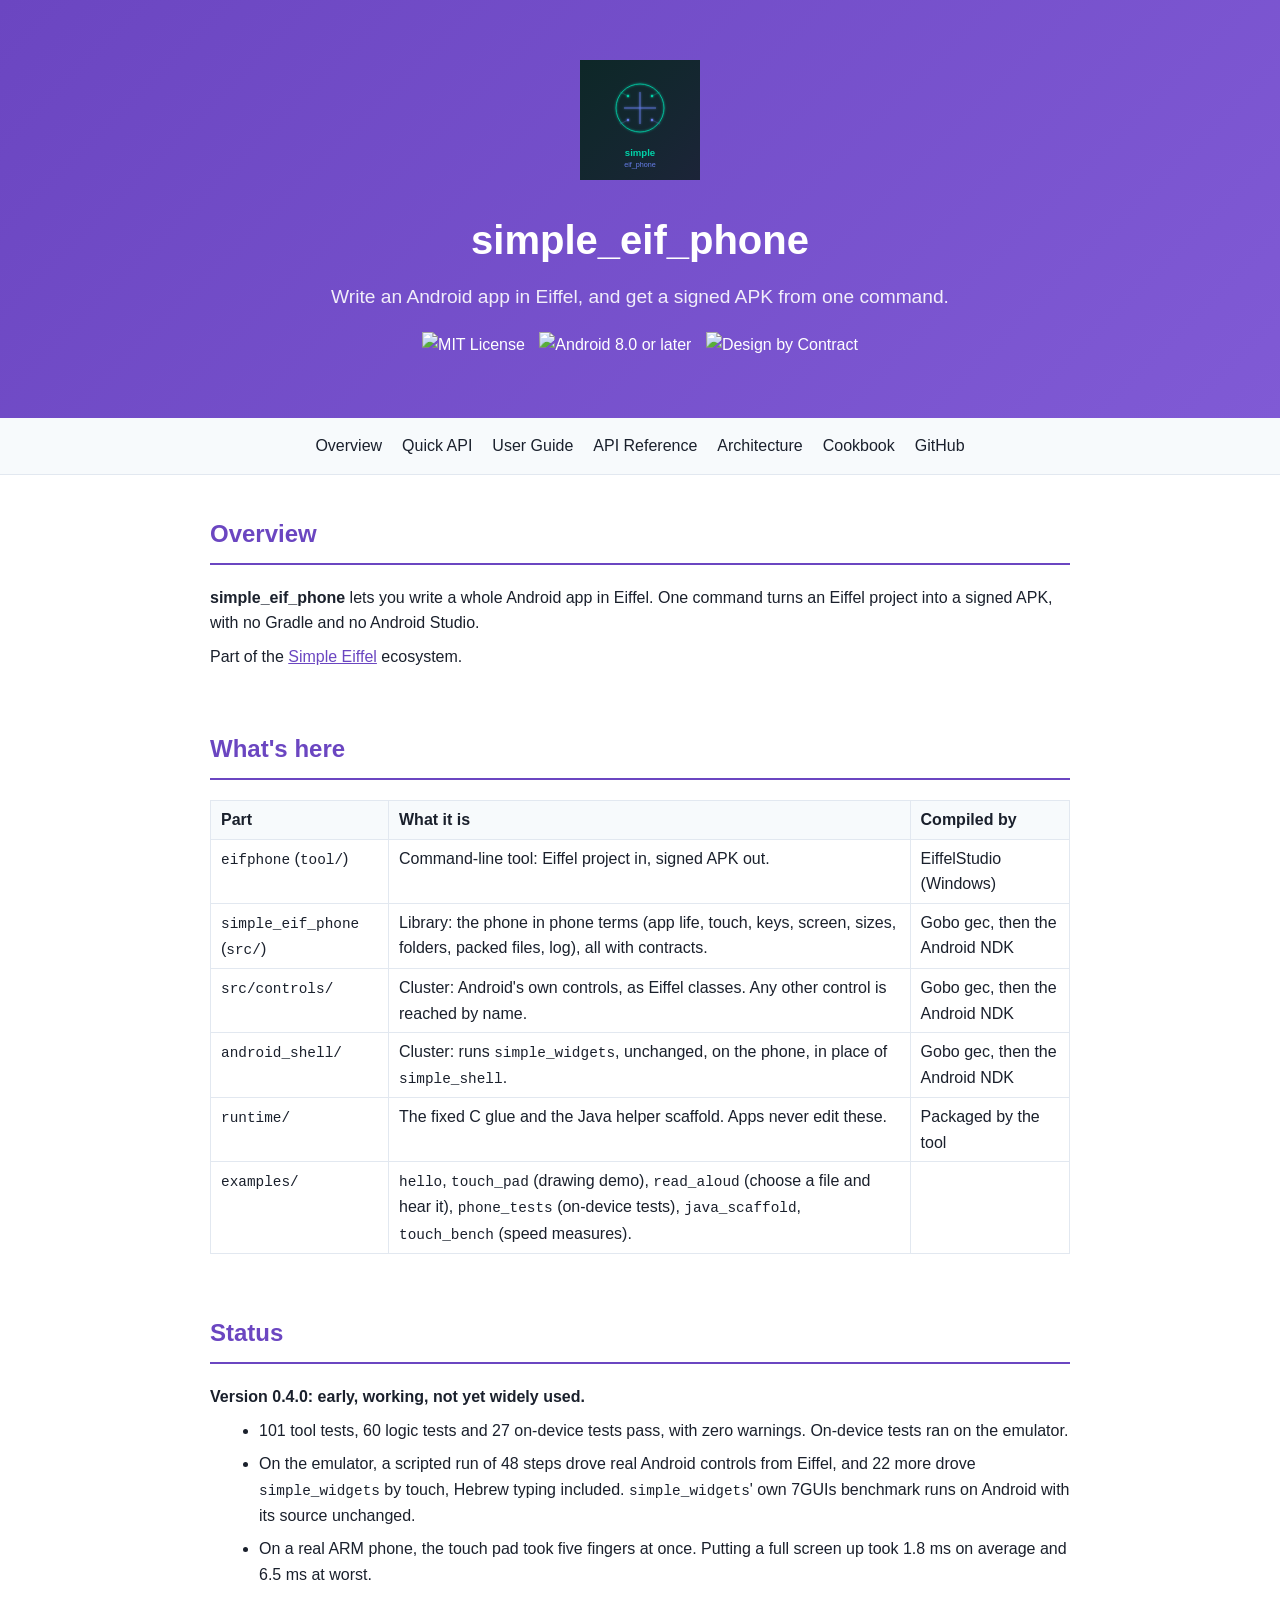
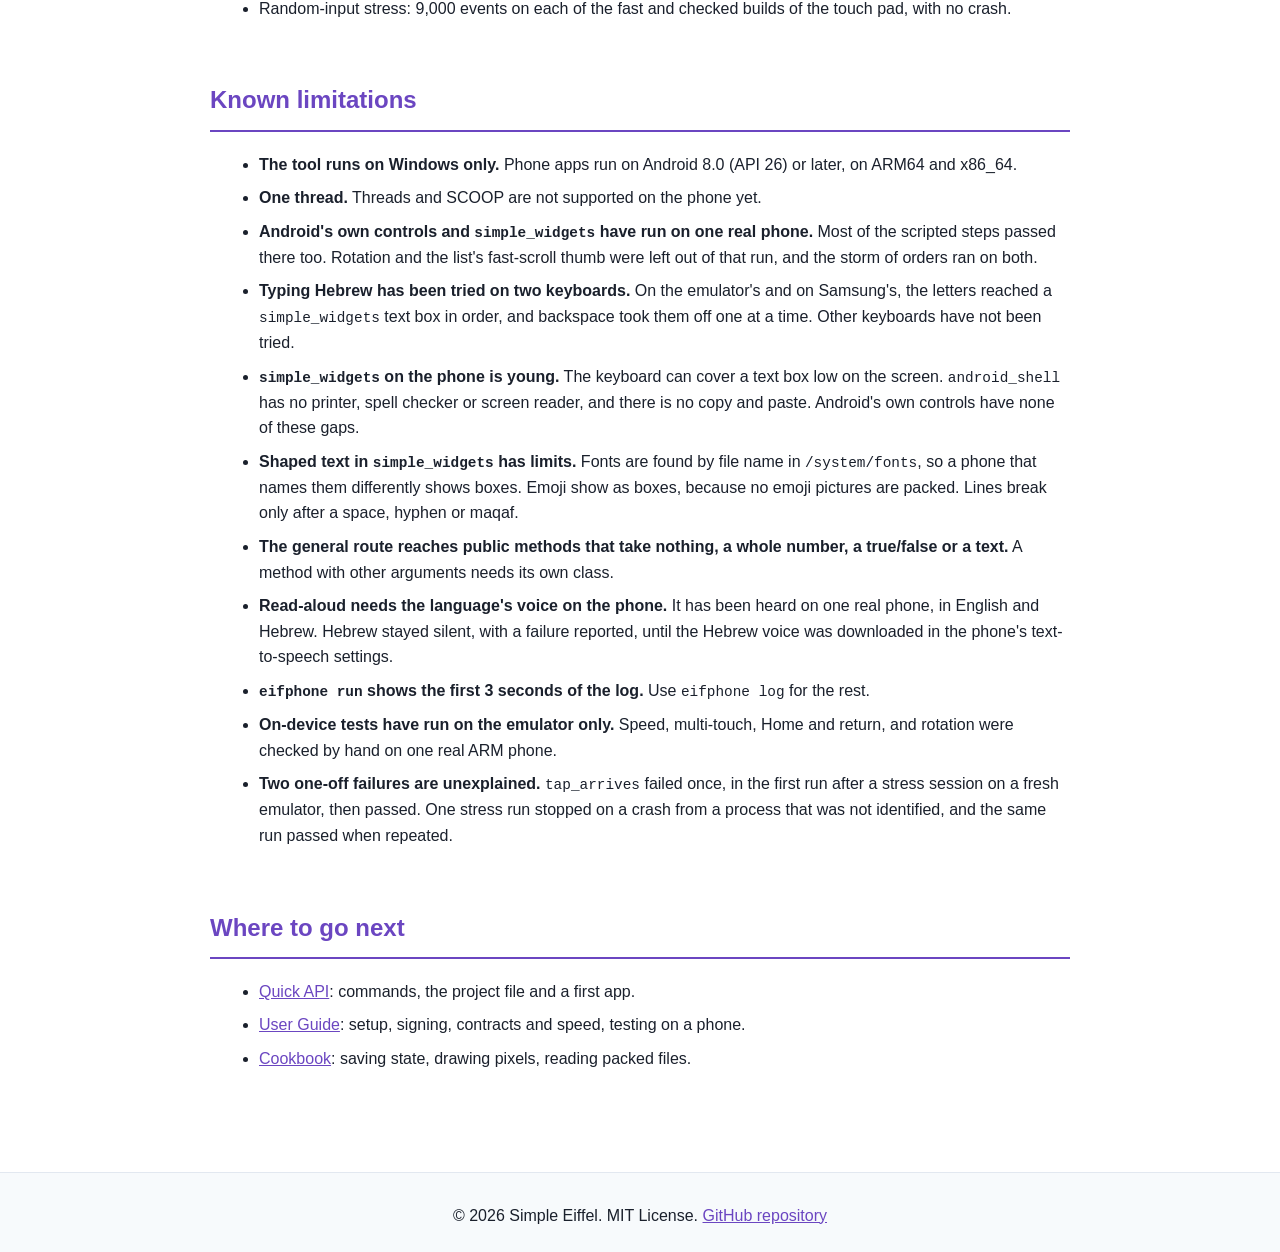
==== docs/index.html @ 9bc2e146 "Merge pull request #3 from simple-eiffel/cycle/phone-controls 0.4.0: Android's own controls, and sim" ====
<!DOCTYPE html>
<html lang="en">
<head>
    <meta charset="UTF-8">
    <meta name="viewport" content="width=device-width, initial-scale=1.0">
    <title>Overview - simple_eif_phone</title>
    <link rel="stylesheet" href="css/style.css">
</head>
<body>
    <header>
        <div class="container">
            <img src="images/logo.svg" alt="simple_eif_phone" class="logo">
            <h1>simple_eif_phone</h1>
            <p class="tagline">Write an Android app in Eiffel, and get a signed APK from one command.</p>
            <div class="badges">
                <img src="https://img.shields.io/badge/License-MIT-blue.svg" alt="MIT License">
                <img src="https://img.shields.io/badge/Android-8.0%2B-green.svg" alt="Android 8.0 or later">
                <img src="https://img.shields.io/badge/DBC-Contracts-green.svg" alt="Design by Contract">
            </div>
        </div>
    </header>
    <nav>
        <div class="container">
            <a href="index.html">Overview</a>
            <a href="quick.html">Quick API</a>
            <a href="user-guide.html">User Guide</a>
            <a href="api-reference.html">API Reference</a>
            <a href="architecture.html">Architecture</a>
            <a href="cookbook.html">Cookbook</a>
            <a href="https://github.com/simple-eiffel/simple_eif_phone">GitHub</a>
        </div>
    </nav>
    <main>
        <div class="container">

            <section id="overview">
                <h2>Overview</h2>
                <p><strong>simple_eif_phone</strong> lets you write a whole Android app in Eiffel. One command turns an Eiffel project into a signed APK, with no Gradle and no Android Studio.</p>
                <p>Part of the <a href="https://github.com/simple-eiffel">Simple Eiffel</a> ecosystem.</p>
            </section>
            <section id="parts">
                <h2>What's here</h2>
                <table>
                <tr><th>Part</th><th>What it is</th><th>Compiled by</th></tr>
                <tr><td><code>eifphone</code> (<code>tool/</code>)</td><td>Command-line tool: Eiffel project in, signed APK out.</td><td>EiffelStudio (Windows)</td></tr>
                <tr><td><code>simple_eif_phone</code> (<code>src/</code>)</td><td>Library: the phone in phone terms (app life, touch, keys, screen, sizes, folders, packed files, log), all with contracts.</td><td>Gobo gec, then the Android NDK</td></tr>
                <tr><td><code>src/controls/</code></td><td>Cluster: Android's own controls, as Eiffel classes. Any other control is reached by name.</td><td>Gobo gec, then the Android NDK</td></tr>
                <tr><td><code>android_shell/</code></td><td>Cluster: runs <code>simple_widgets</code>, unchanged, on the phone, in place of <code>simple_shell</code>.</td><td>Gobo gec, then the Android NDK</td></tr>
                <tr><td><code>runtime/</code></td><td>The fixed C glue and the Java helper scaffold. Apps never edit these.</td><td>Packaged by the tool</td></tr>
                <tr><td><code>examples/</code></td><td><code>hello</code>, <code>touch_pad</code> (drawing demo), <code>read_aloud</code> (choose a file and hear it), <code>phone_tests</code> (on-device tests), <code>java_scaffold</code>, <code>touch_bench</code> (speed measures).</td><td></td></tr>
                </table>
            </section>
            <section id="status">
                <h2>Status</h2>
                <p><strong>Version 0.4.0: early, working, not yet widely used.</strong></p>
                <ul>
                <li>101 tool tests, 60 logic tests and 27 on-device tests pass, with zero warnings. On-device tests ran on the emulator.</li>
                <li>On the emulator, a scripted run of 48 steps drove real Android controls from Eiffel, and 22 more drove <code>simple_widgets</code> by touch, Hebrew typing included. <code>simple_widgets</code>' own 7GUIs benchmark runs on Android with its source unchanged.</li>
                <li>On a real ARM phone, the touch pad took five fingers at once. Putting a full screen up took 1.8 ms on average and 6.5 ms at worst.</li>
                <li>Random-input stress: 9,000 events on each of the fast and checked builds of the touch pad, with no crash.</li>
                </ul>
            </section>
            <section id="limits">
                <h2>Known limitations</h2>
                <ul>
<li><strong>The tool runs on Windows only.</strong> Phone apps run on Android 8.0 (API 26) or later, on ARM64 and x86_64.</li>
<li><strong>One thread.</strong> Threads and SCOOP are not supported on the phone yet.</li>
<li><strong>Android's own controls and <code>simple_widgets</code> have run on one real phone.</strong> Most of the scripted steps passed there too. Rotation and the list's fast-scroll thumb were left out of that run, and the storm of orders ran on both.</li>
<li><strong>Typing Hebrew has been tried on two keyboards.</strong> On the emulator's and on Samsung's, the letters reached a <code>simple_widgets</code> text box in order, and backspace took them off one at a time. Other keyboards have not been tried.</li>
<li><strong><code>simple_widgets</code> on the phone is young.</strong> The keyboard can cover a text box low on the screen. <code>android_shell</code> has no printer, spell checker or screen reader, and there is no copy and paste. Android's own controls have none of these gaps.</li>
<li><strong>Shaped text in <code>simple_widgets</code> has limits.</strong> Fonts are found by file name in <code>/system/fonts</code>, so a phone that names them differently shows boxes. Emoji show as boxes, because no emoji pictures are packed. Lines break only after a space, hyphen or maqaf.</li>
<li><strong>The general route reaches public methods that take nothing, a whole number, a true/false or a text.</strong> A method with other arguments needs its own class.</li>
<li><strong>Read-aloud needs the language's voice on the phone.</strong> It has been heard on one real phone, in English and Hebrew. Hebrew stayed silent, with a failure reported, until the Hebrew voice was downloaded in the phone's text-to-speech settings.</li>
<li><strong><code>eifphone run</code> shows the first 3 seconds of the log.</strong> Use <code>eifphone log</code> for the rest.</li>
<li><strong>On-device tests have run on the emulator only.</strong> Speed, multi-touch, Home and return, and rotation were checked by hand on one real ARM phone.</li>
<li><strong>Two one-off failures are unexplained.</strong> <code>tap_arrives</code> failed once, in the first run after a stress session on a fresh emulator, then passed. One stress run stopped on a crash from a process that was not identified, and the same run passed when repeated.</li>
</ul>
            </section>
            <section id="next">
                <h2>Where to go next</h2>
                <ul>
                <li><a href="quick.html">Quick API</a>: commands, the project file and a first app.</li>
                <li><a href="user-guide.html">User Guide</a>: setup, signing, contracts and speed, testing on a phone.</li>
                <li><a href="cookbook.html">Cookbook</a>: saving state, drawing pixels, reading packed files.</li>
                </ul>
            </section>

        </div>
    </main>
    <footer>
        <div class="container">
            <p>&copy; 2026 Simple Eiffel. MIT License. <a href="https://github.com/simple-eiffel/simple_eif_phone">GitHub repository</a></p>
        </div>
    </footer>
</body>
</html>
---- docs/css/style.css ----
:root {
    --primary-color: #6B46C1;
    --secondary-color: #805AD5;
    --bg-color: #FFFFFF;
    --text-color: #1A202C;
    --code-bg: #F7FAFC;
    --border-color: #E2E8F0;
}

@media (prefers-color-scheme: dark) {
    :root {
        --bg-color: #1A202C;
        --text-color: #F7FAFC;
        --code-bg: #2D3748;
        --border-color: #4A5568;
    }
}

* {
    margin: 0;
    padding: 0;
    box-sizing: border-box;
}

body {
    font-family: -apple-system, BlinkMacSystemFont, "Segoe UI", Roboto, sans-serif;
    line-height: 1.6;
    color: var(--text-color);
    background-color: var(--bg-color);
}

.container {
    max-width: 900px;
    margin: 0 auto;
    padding: 0 20px;
}

header {
    background: linear-gradient(135deg, var(--primary-color), var(--secondary-color));
    color: white;
    padding: 60px 0;
    text-align: center;
}

header .logo {
    width: 120px;
    height: auto;
    margin-bottom: 20px;
}

header h1 {
    font-size: 2.5rem;
    margin-bottom: 10px;
}

header .tagline {
    font-size: 1.2rem;
    opacity: 0.9;
    margin-bottom: 20px;
}

header .badges img {
    margin: 0 5px;
}

nav {
    background-color: var(--code-bg);
    border-bottom: 1px solid var(--border-color);
    position: sticky;
    top: 0;
    z-index: 100;
}

nav .container {
    display: flex;
    gap: 20px;
    padding: 15px 20px;
    overflow-x: auto;
}

nav a {
    color: var(--text-color);
    text-decoration: none;
    white-space: nowrap;
}

nav a:hover {
    color: var(--primary-color);
}

main {
    padding: 40px 0;
}

section {
    margin-bottom: 60px;
}

h2 {
    color: var(--primary-color);
    border-bottom: 2px solid var(--primary-color);
    padding-bottom: 10px;
    margin-bottom: 20px;
}

h3 {
    color: var(--secondary-color);
    margin: 30px 0 15px;
}

pre {
    background-color: var(--code-bg);
    border: 1px solid var(--border-color);
    border-radius: 8px;
    padding: 20px;
    overflow-x: auto;
    margin: 15px 0;
}

code {
    font-family: "Fira Code", "Consolas", monospace;
    font-size: 0.9rem;
}

table {
    width: 100%;
    border-collapse: collapse;
    margin: 15px 0;
}

th, td {
    padding: 12px;
    text-align: left;
    border-bottom: 1px solid var(--border-color);
}

th {
    background-color: var(--code-bg);
    font-weight: 600;
}

ul {
    margin: 15px 0;
    padding-left: 25px;
}

li {
    margin: 8px 0;
}

footer {
    background-color: var(--code-bg);
    border-top: 1px solid var(--border-color);
    padding: 30px 0;
    text-align: center;
}

footer a {
    color: var(--primary-color);
}

/* simple_eif_phone additions */
nav .container { display: flex; flex-wrap: wrap; gap: 8px 20px; justify-content: center; }
table { border-collapse: collapse; width: 100%; margin: 12px 0 20px; display: block; overflow-x: auto; }
th, td { border: 1px solid var(--border-color); padding: 6px 10px; text-align: left; vertical-align: top; }
pre { overflow-x: auto; max-width: 100%; }
.feature { border-top: 1px solid var(--border-color); padding: 12px 0; }
.feature h4 { font-family: Consolas, Menlo, monospace; font-size: 0.98rem; font-weight: 600; word-break: break-word; }
.feature p { margin: 4px 0; }
.clause { font-family: Consolas, Menlo, monospace; font-size: 0.86rem; white-space: pre-wrap; word-break: break-word; }
.note { border-left: 4px solid var(--secondary-color); padding: 8px 14px; margin: 14px 0; background: var(--code-bg); }
h3 { margin-top: 20px; }
main ul, main ol { margin: 8px 0 14px 24px; }
main p { margin: 8px 0; }
main a { color: var(--primary-color); }
@media (prefers-color-scheme: dark) {
    main a { color: #90CDF4; }
    main h2, main h3, section h2 { color: #C4B5FD; border-color: #805AD5; }
}
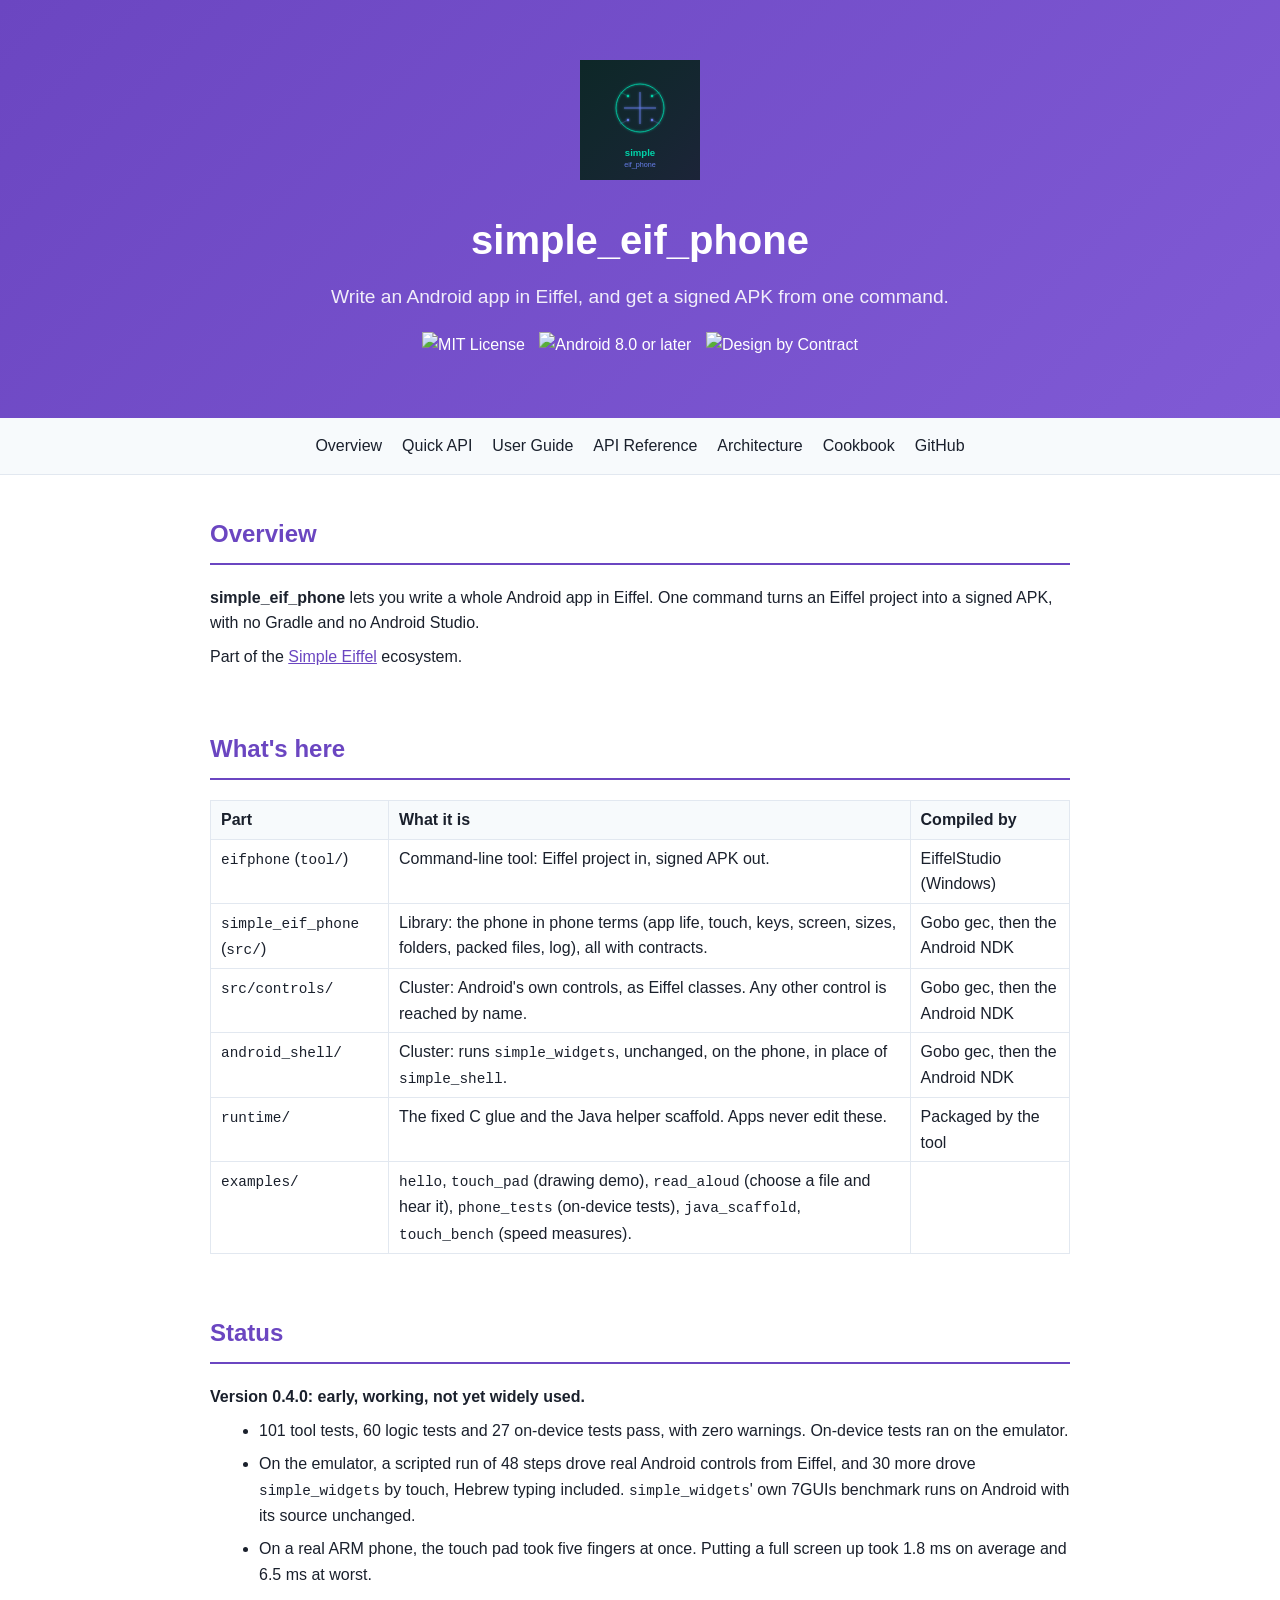
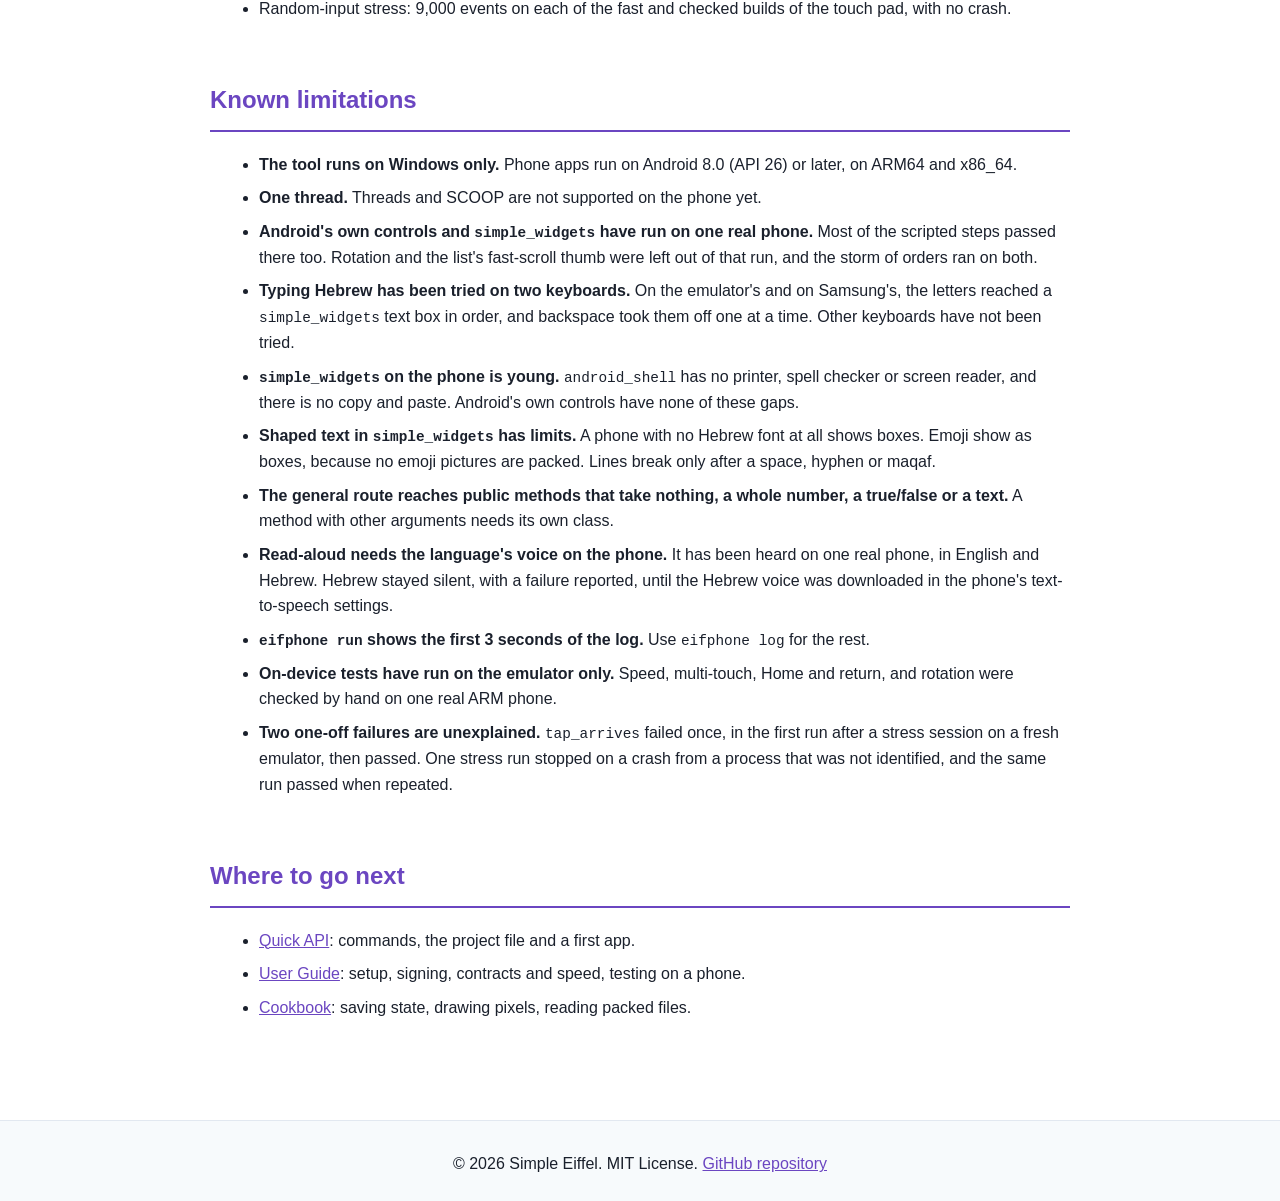
==== commit ea346b84: "Merge fix/keyboard-and-fonts" ====
--- a/docs/index.html
+++ b/docs/index.html
@@ -55,7 +55,7 @@
                 <p><strong>Version 0.4.0: early, working, not yet widely used.</strong></p>
                 <ul>
                 <li>101 tool tests, 60 logic tests and 27 on-device tests pass, with zero warnings. On-device tests ran on the emulator.</li>
-                <li>On the emulator, a scripted run of 48 steps drove real Android controls from Eiffel, and 22 more drove <code>simple_widgets</code> by touch, Hebrew typing included. <code>simple_widgets</code>' own 7GUIs benchmark runs on Android with its source unchanged.</li>
+                <li>On the emulator, a scripted run of 48 steps drove real Android controls from Eiffel, and 30 more drove <code>simple_widgets</code> by touch, Hebrew typing included. <code>simple_widgets</code>' own 7GUIs benchmark runs on Android with its source unchanged.</li>
                 <li>On a real ARM phone, the touch pad took five fingers at once. Putting a full screen up took 1.8 ms on average and 6.5 ms at worst.</li>
                 <li>Random-input stress: 9,000 events on each of the fast and checked builds of the touch pad, with no crash.</li>
                 </ul>
@@ -67,8 +67,8 @@
 <li><strong>One thread.</strong> Threads and SCOOP are not supported on the phone yet.</li>
 <li><strong>Android's own controls and <code>simple_widgets</code> have run on one real phone.</strong> Most of the scripted steps passed there too. Rotation and the list's fast-scroll thumb were left out of that run, and the storm of orders ran on both.</li>
 <li><strong>Typing Hebrew has been tried on two keyboards.</strong> On the emulator's and on Samsung's, the letters reached a <code>simple_widgets</code> text box in order, and backspace took them off one at a time. Other keyboards have not been tried.</li>
-<li><strong><code>simple_widgets</code> on the phone is young.</strong> The keyboard can cover a text box low on the screen. <code>android_shell</code> has no printer, spell checker or screen reader, and there is no copy and paste. Android's own controls have none of these gaps.</li>
-<li><strong>Shaped text in <code>simple_widgets</code> has limits.</strong> Fonts are found by file name in <code>/system/fonts</code>, so a phone that names them differently shows boxes. Emoji show as boxes, because no emoji pictures are packed. Lines break only after a space, hyphen or maqaf.</li>
+<li><strong><code>simple_widgets</code> on the phone is young.</strong> <code>android_shell</code> has no printer, spell checker or screen reader, and there is no copy and paste. Android's own controls have none of these gaps.</li>
+<li><strong>Shaped text in <code>simple_widgets</code> has limits.</strong> A phone with no Hebrew font at all shows boxes. Emoji show as boxes, because no emoji pictures are packed. Lines break only after a space, hyphen or maqaf.</li>
 <li><strong>The general route reaches public methods that take nothing, a whole number, a true/false or a text.</strong> A method with other arguments needs its own class.</li>
 <li><strong>Read-aloud needs the language's voice on the phone.</strong> It has been heard on one real phone, in English and Hebrew. Hebrew stayed silent, with a failure reported, until the Hebrew voice was downloaded in the phone's text-to-speech settings.</li>
 <li><strong><code>eifphone run</code> shows the first 3 seconds of the log.</strong> Use <code>eifphone log</code> for the rest.</li>
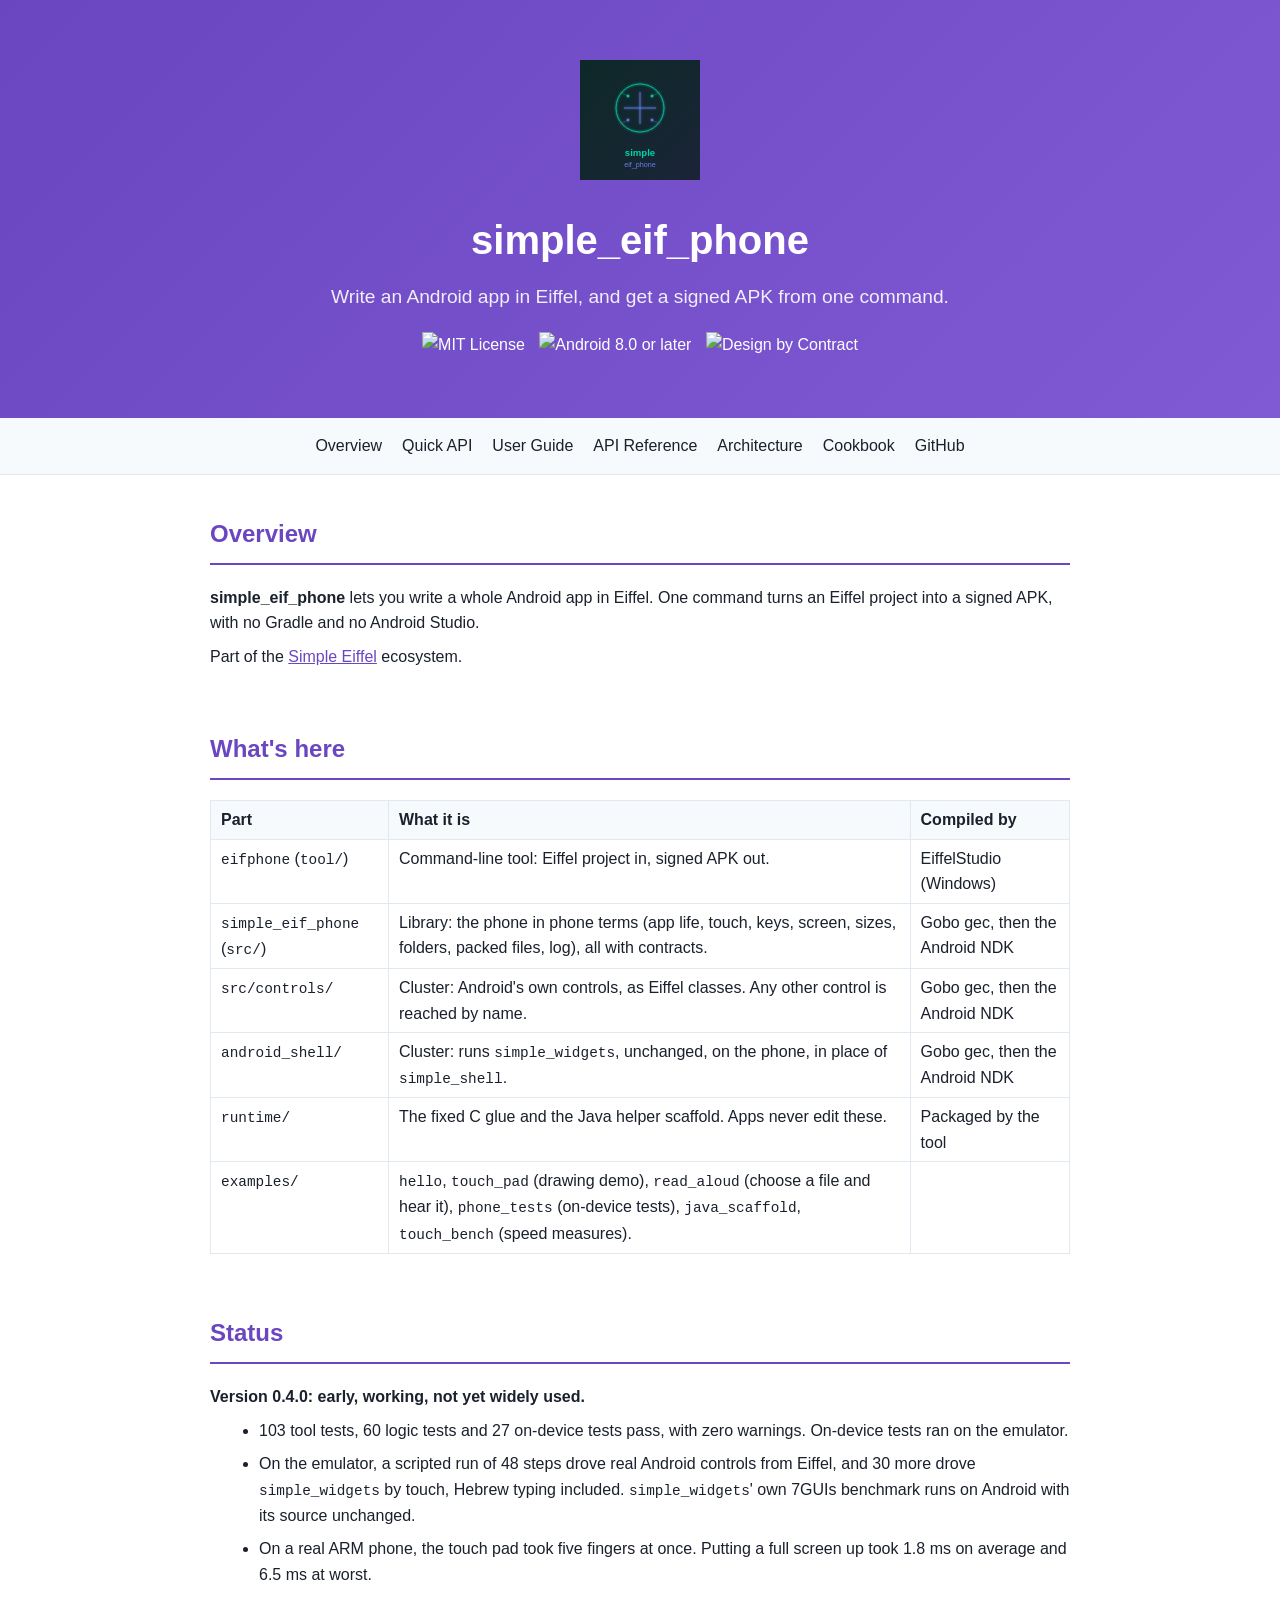
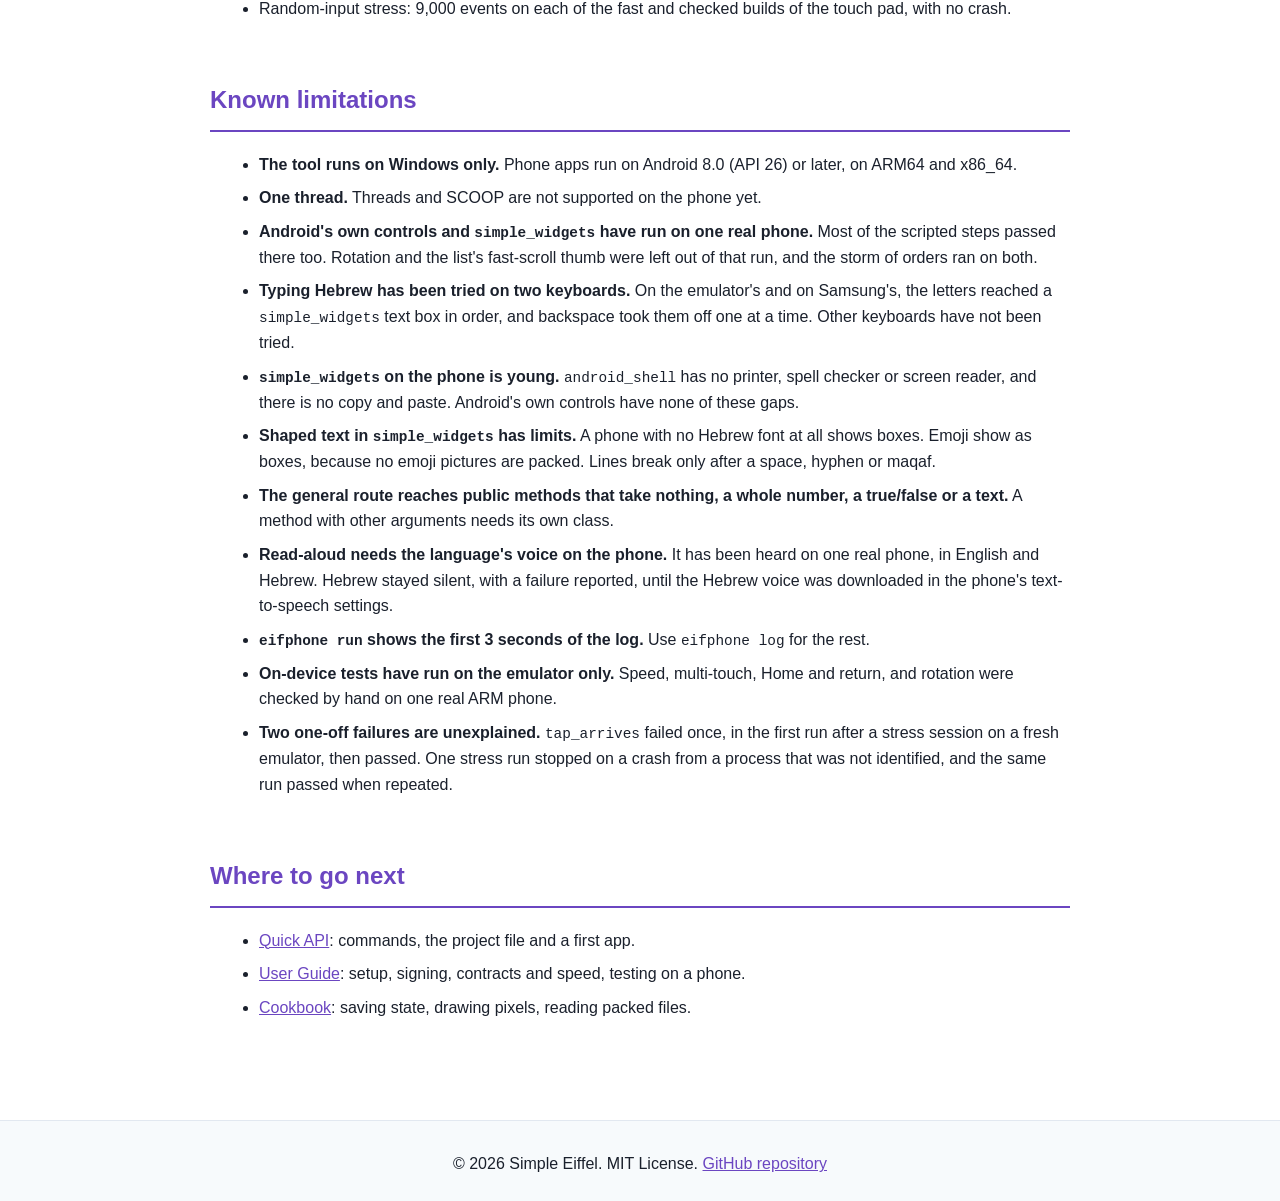
==== commit 0f3d1bfd: "Merge release/0.4.1 Co-Authored-By: Claude Opus 5.5 <noreply@anthropic.com> Claude-Session: https://" ====
--- a/docs/index.html
+++ b/docs/index.html
@@ -54,7 +54,7 @@
                 <h2>Status</h2>
                 <p><strong>Version 0.4.0: early, working, not yet widely used.</strong></p>
                 <ul>
-                <li>101 tool tests, 60 logic tests and 27 on-device tests pass, with zero warnings. On-device tests ran on the emulator.</li>
+                <li>103 tool tests, 60 logic tests and 27 on-device tests pass, with zero warnings. On-device tests ran on the emulator.</li>
                 <li>On the emulator, a scripted run of 48 steps drove real Android controls from Eiffel, and 30 more drove <code>simple_widgets</code> by touch, Hebrew typing included. <code>simple_widgets</code>' own 7GUIs benchmark runs on Android with its source unchanged.</li>
                 <li>On a real ARM phone, the touch pad took five fingers at once. Putting a full screen up took 1.8 ms on average and 6.5 ms at worst.</li>
                 <li>Random-input stress: 9,000 events on each of the fast and checked builds of the touch pad, with no crash.</li>
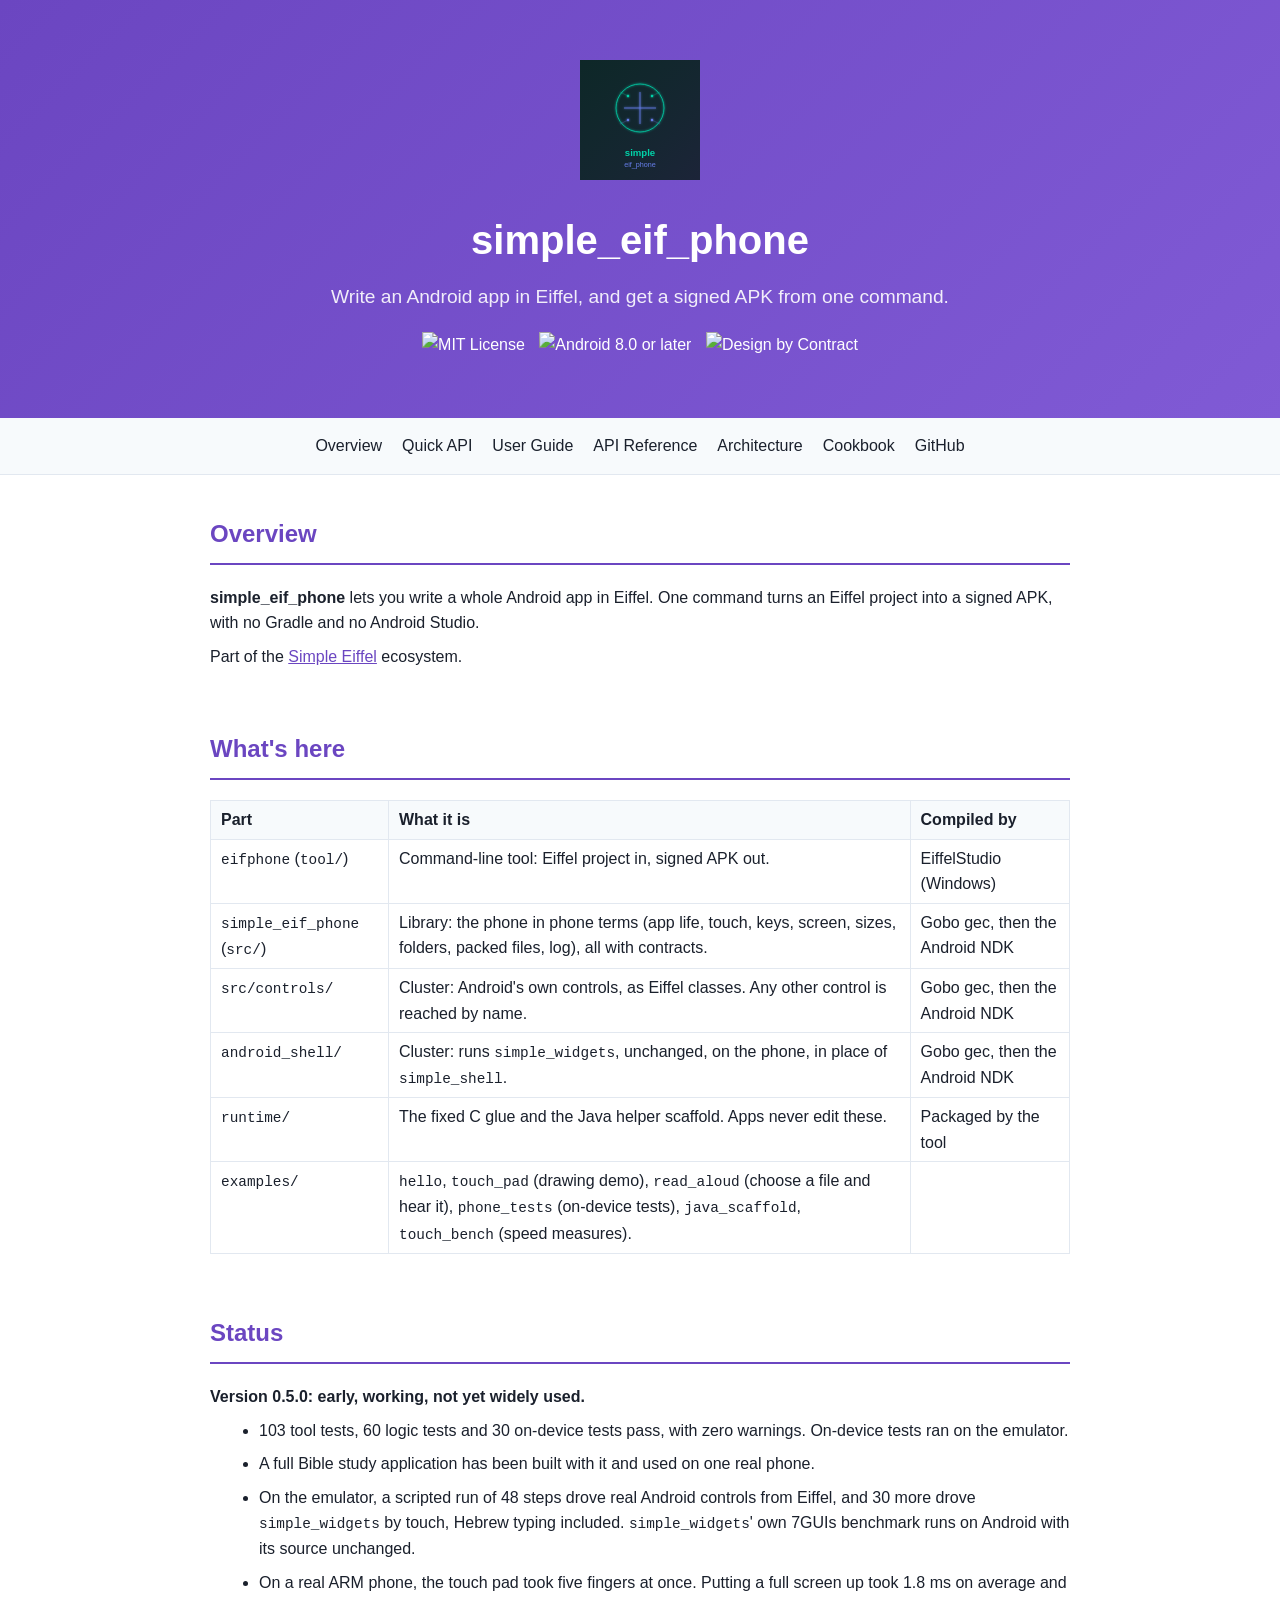
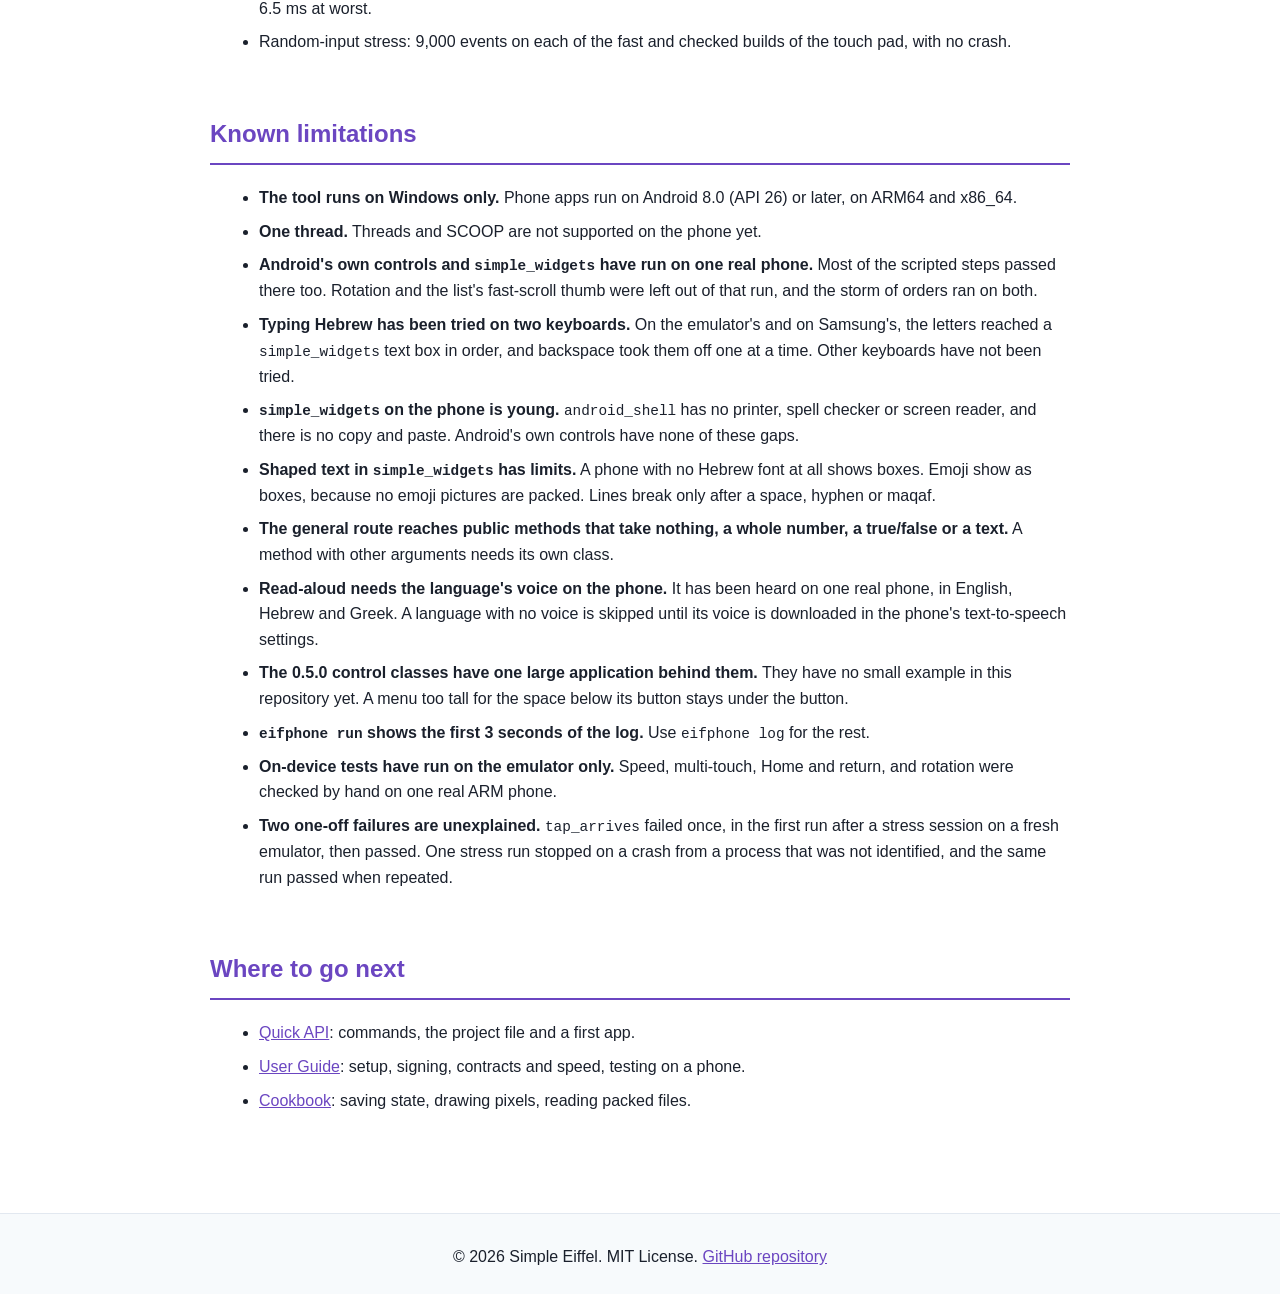
==== commit 0374b968: "simple_eif_phone 0.5.0 16 new control classes, built while rebuilding a full Bible study application" ====
--- a/docs/index.html
+++ b/docs/index.html
@@ -52,9 +52,10 @@
             </section>
             <section id="status">
                 <h2>Status</h2>
-                <p><strong>Version 0.4.0: early, working, not yet widely used.</strong></p>
+                <p><strong>Version 0.5.0: early, working, not yet widely used.</strong></p>
                 <ul>
-                <li>103 tool tests, 60 logic tests and 27 on-device tests pass, with zero warnings. On-device tests ran on the emulator.</li>
+                <li>103 tool tests, 60 logic tests and 30 on-device tests pass, with zero warnings. On-device tests ran on the emulator.</li>
+                <li>A full Bible study application has been built with it and used on one real phone.</li>
                 <li>On the emulator, a scripted run of 48 steps drove real Android controls from Eiffel, and 30 more drove <code>simple_widgets</code> by touch, Hebrew typing included. <code>simple_widgets</code>' own 7GUIs benchmark runs on Android with its source unchanged.</li>
                 <li>On a real ARM phone, the touch pad took five fingers at once. Putting a full screen up took 1.8 ms on average and 6.5 ms at worst.</li>
                 <li>Random-input stress: 9,000 events on each of the fast and checked builds of the touch pad, with no crash.</li>
@@ -70,7 +71,8 @@
 <li><strong><code>simple_widgets</code> on the phone is young.</strong> <code>android_shell</code> has no printer, spell checker or screen reader, and there is no copy and paste. Android's own controls have none of these gaps.</li>
 <li><strong>Shaped text in <code>simple_widgets</code> has limits.</strong> A phone with no Hebrew font at all shows boxes. Emoji show as boxes, because no emoji pictures are packed. Lines break only after a space, hyphen or maqaf.</li>
 <li><strong>The general route reaches public methods that take nothing, a whole number, a true/false or a text.</strong> A method with other arguments needs its own class.</li>
-<li><strong>Read-aloud needs the language's voice on the phone.</strong> It has been heard on one real phone, in English and Hebrew. Hebrew stayed silent, with a failure reported, until the Hebrew voice was downloaded in the phone's text-to-speech settings.</li>
+<li><strong>Read-aloud needs the language's voice on the phone.</strong> It has been heard on one real phone, in English, Hebrew and Greek. A language with no voice is skipped until its voice is downloaded in the phone's text-to-speech settings.</li>
+<li><strong>The 0.5.0 control classes have one large application behind them.</strong> They have no small example in this repository yet. A menu too tall for the space below its button stays under the button.</li>
 <li><strong><code>eifphone run</code> shows the first 3 seconds of the log.</strong> Use <code>eifphone log</code> for the rest.</li>
 <li><strong>On-device tests have run on the emulator only.</strong> Speed, multi-touch, Home and return, and rotation were checked by hand on one real ARM phone.</li>
 <li><strong>Two one-off failures are unexplained.</strong> <code>tap_arrives</code> failed once, in the first run after a stress session on a fresh emulator, then passed. One stress run stopped on a crash from a process that was not identified, and the same run passed when repeated.</li>
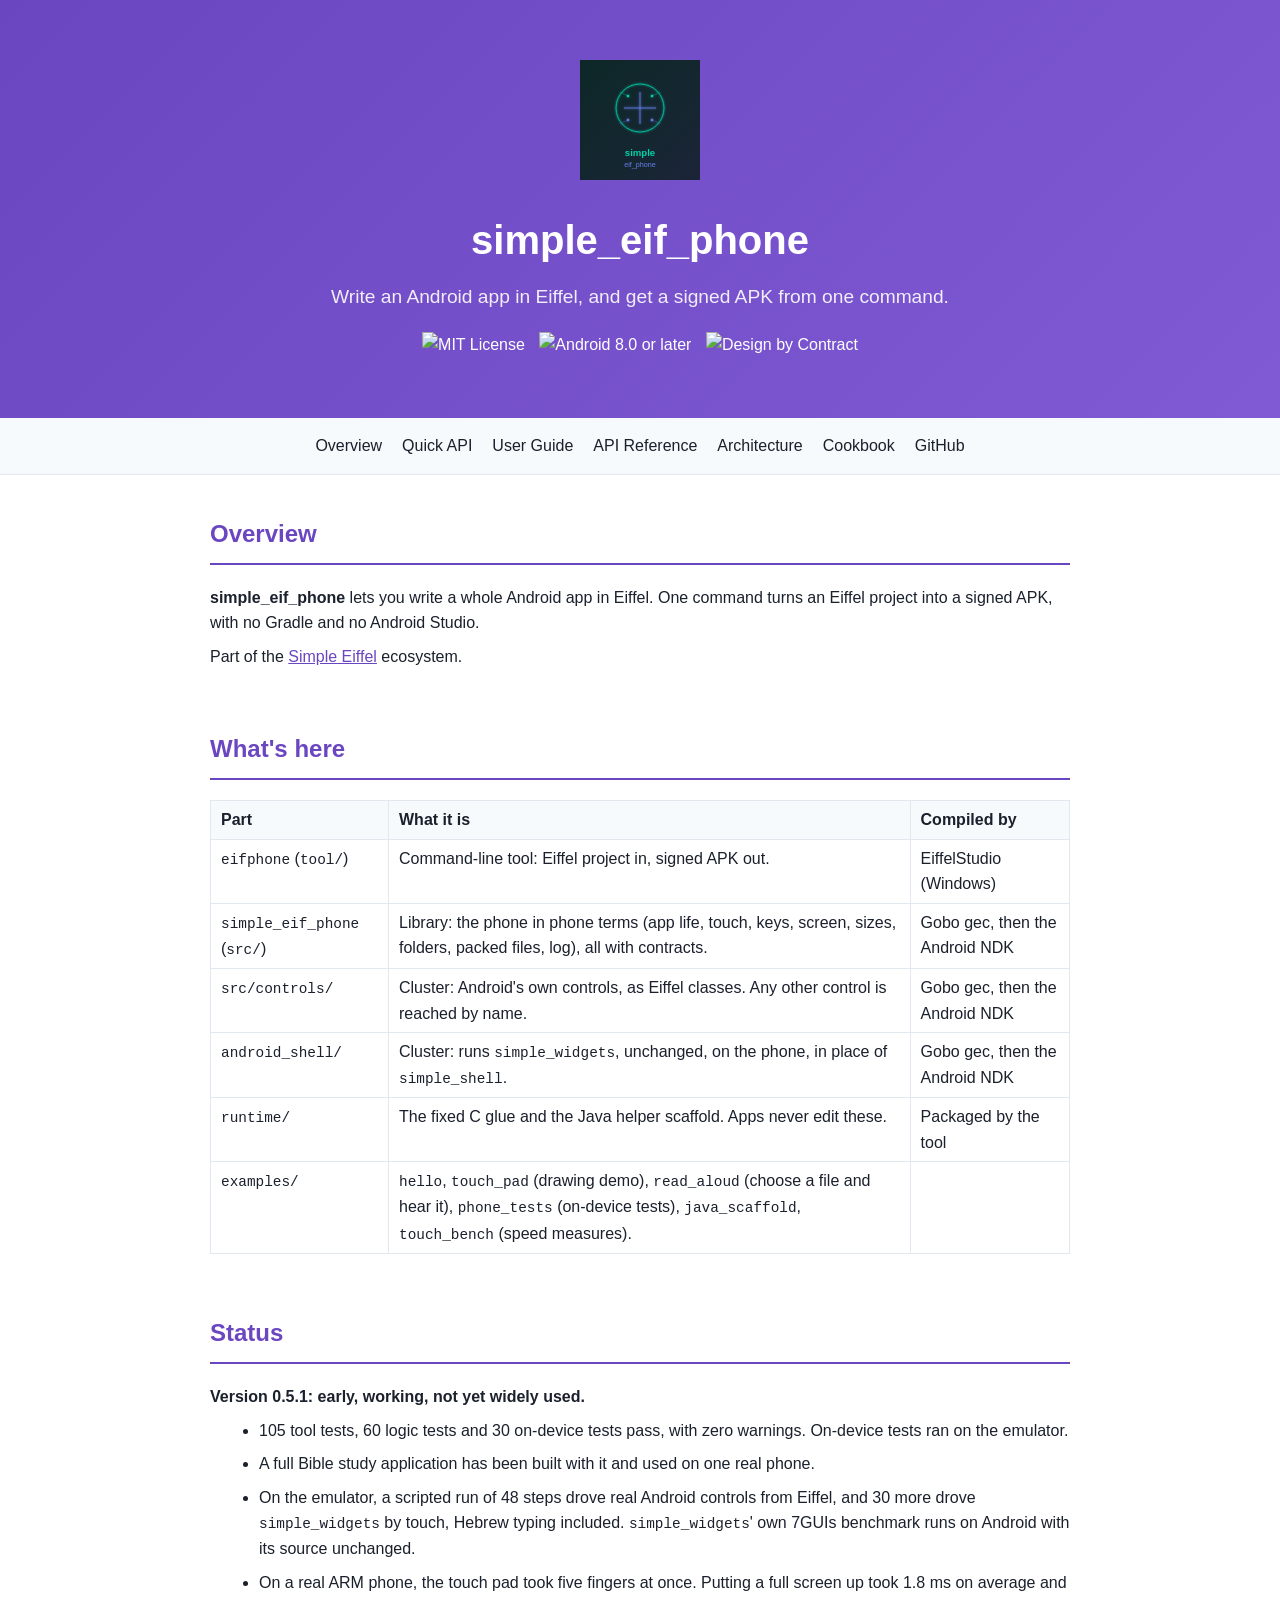
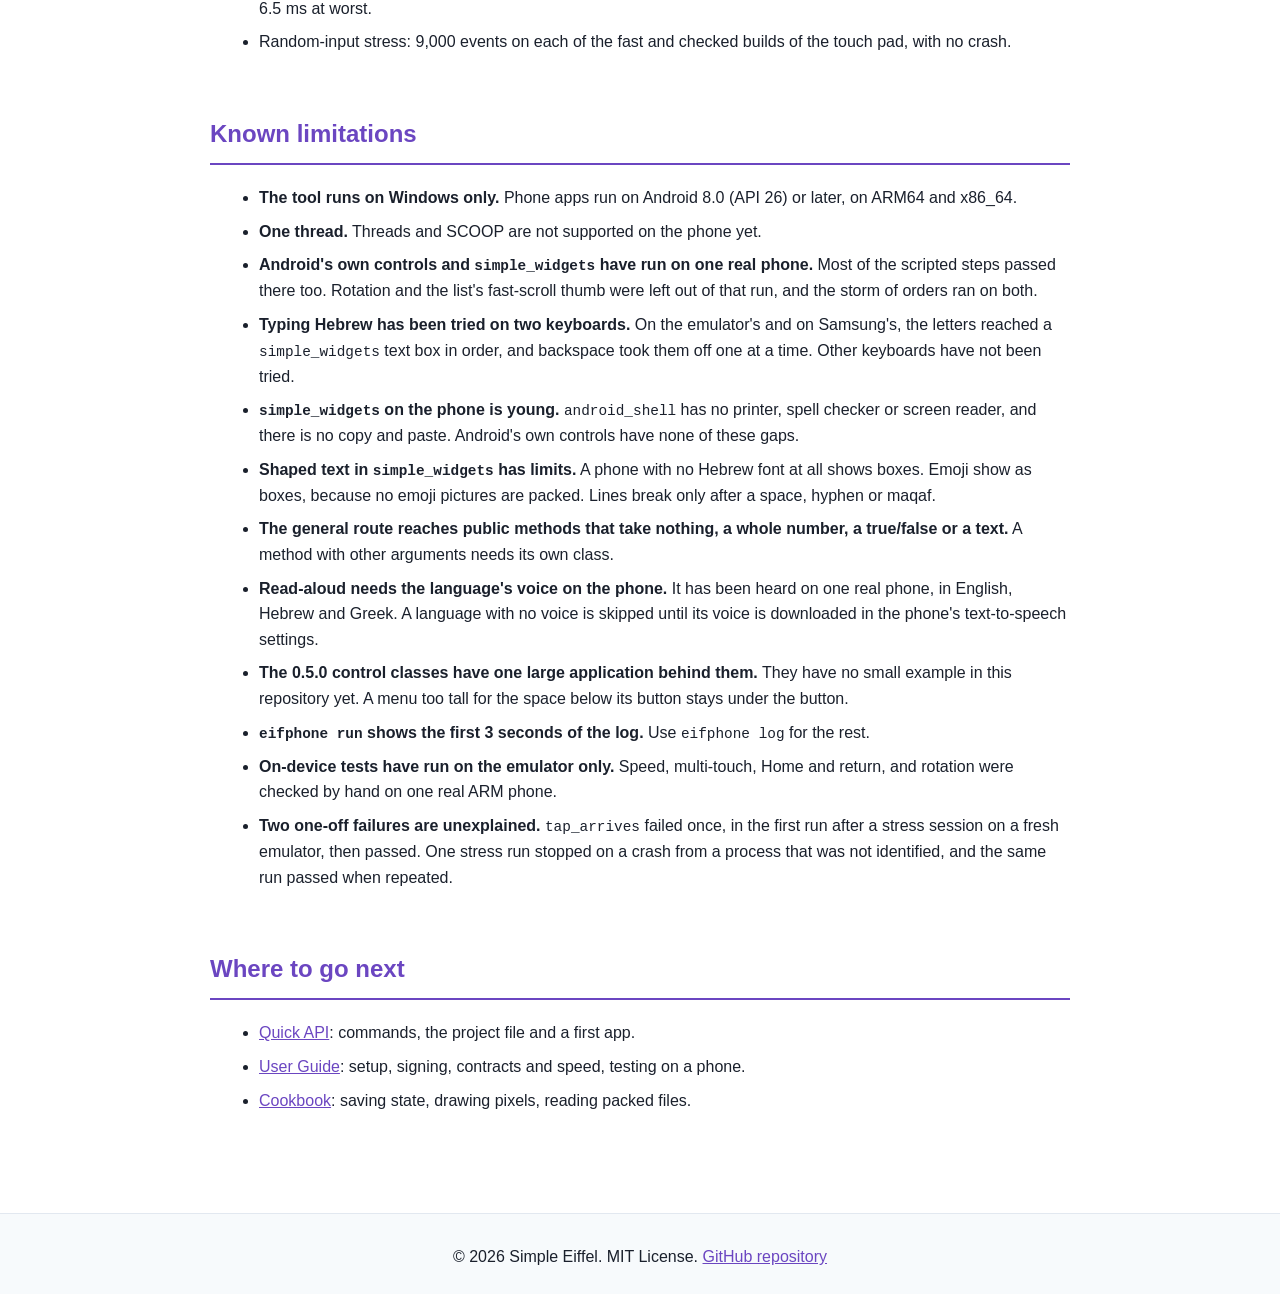
==== commit 2646a3be: "simple_eif_phone 0.5.1 orientation under [android]: "portrait" or "landscape" holds the screen that " ====
--- a/docs/index.html
+++ b/docs/index.html
@@ -52,9 +52,9 @@
             </section>
             <section id="status">
                 <h2>Status</h2>
-                <p><strong>Version 0.5.0: early, working, not yet widely used.</strong></p>
+                <p><strong>Version 0.5.1: early, working, not yet widely used.</strong></p>
                 <ul>
-                <li>103 tool tests, 60 logic tests and 30 on-device tests pass, with zero warnings. On-device tests ran on the emulator.</li>
+                <li>105 tool tests, 60 logic tests and 30 on-device tests pass, with zero warnings. On-device tests ran on the emulator.</li>
                 <li>A full Bible study application has been built with it and used on one real phone.</li>
                 <li>On the emulator, a scripted run of 48 steps drove real Android controls from Eiffel, and 30 more drove <code>simple_widgets</code> by touch, Hebrew typing included. <code>simple_widgets</code>' own 7GUIs benchmark runs on Android with its source unchanged.</li>
                 <li>On a real ARM phone, the touch pad took five fingers at once. Putting a full screen up took 1.8 ms on average and 6.5 ms at worst.</li>
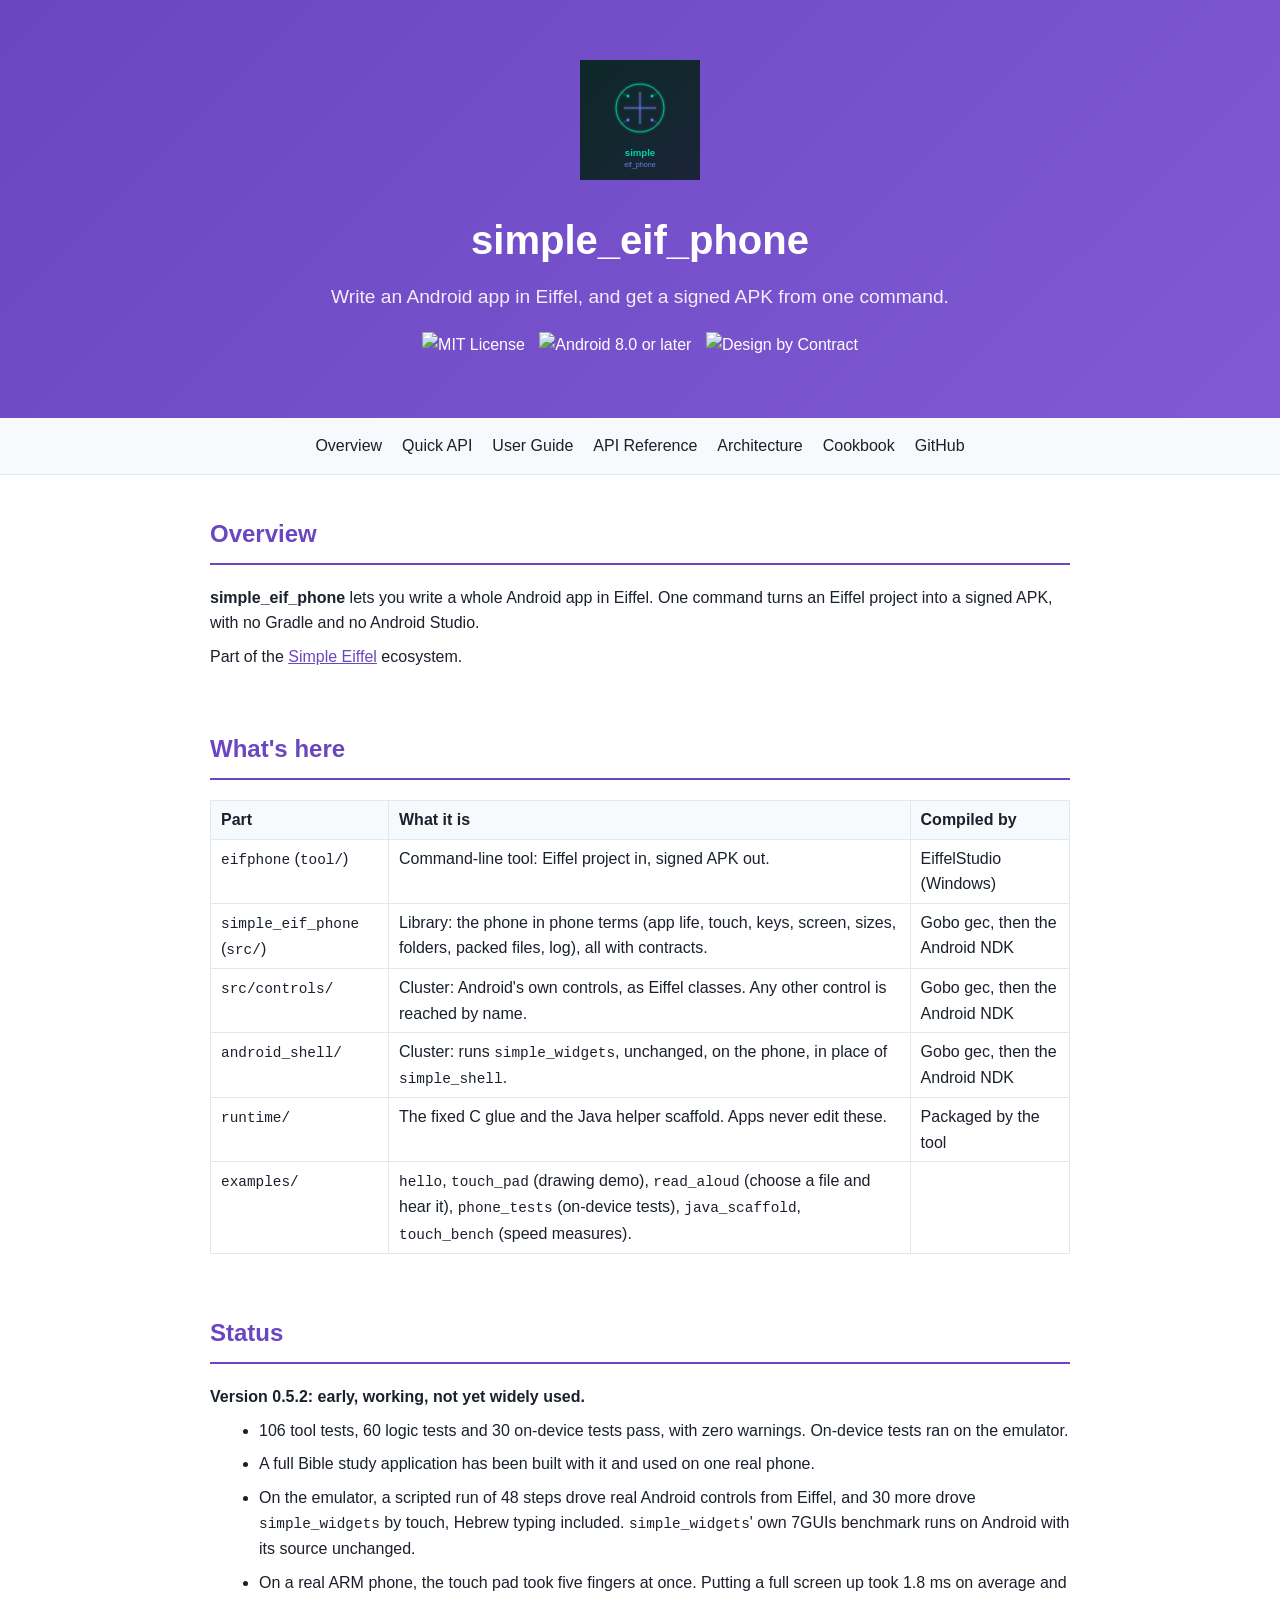
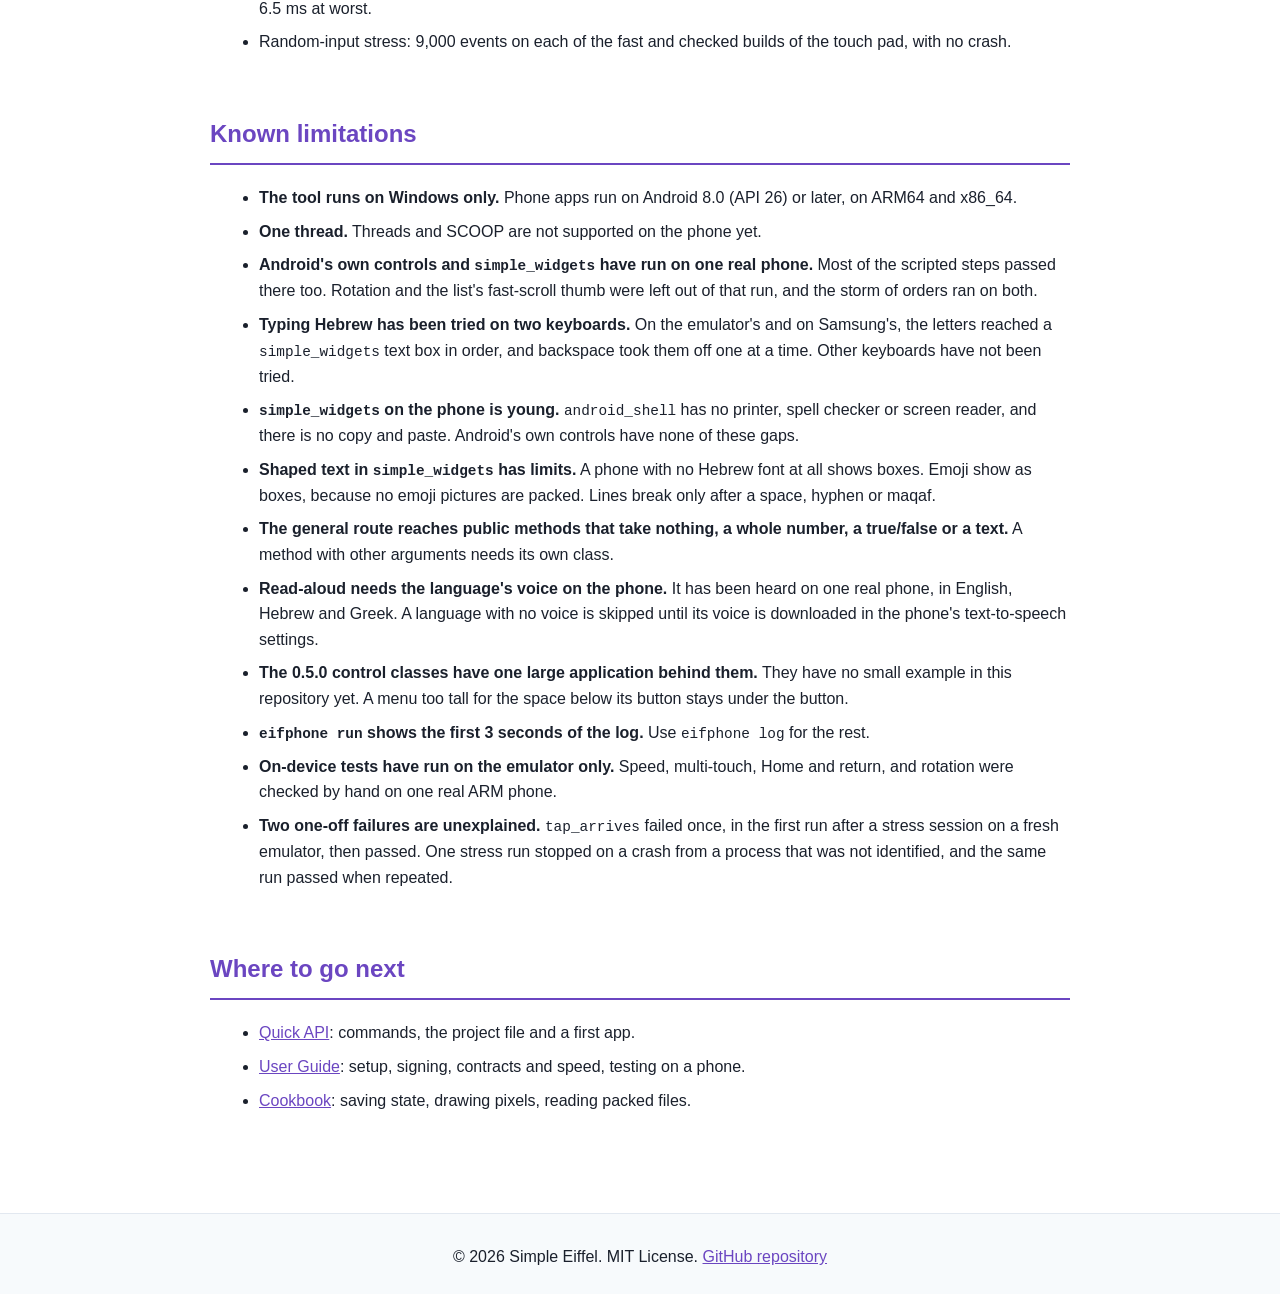
==== commit 241ea459: "simple_eif_phone 0.5.2 A project in a deep folder failed at the dex stage with "The command line is " ====
--- a/docs/index.html
+++ b/docs/index.html
@@ -52,9 +52,9 @@
             </section>
             <section id="status">
                 <h2>Status</h2>
-                <p><strong>Version 0.5.1: early, working, not yet widely used.</strong></p>
+                <p><strong>Version 0.5.2: early, working, not yet widely used.</strong></p>
                 <ul>
-                <li>105 tool tests, 60 logic tests and 30 on-device tests pass, with zero warnings. On-device tests ran on the emulator.</li>
+                <li>106 tool tests, 60 logic tests and 30 on-device tests pass, with zero warnings. On-device tests ran on the emulator.</li>
                 <li>A full Bible study application has been built with it and used on one real phone.</li>
                 <li>On the emulator, a scripted run of 48 steps drove real Android controls from Eiffel, and 30 more drove <code>simple_widgets</code> by touch, Hebrew typing included. <code>simple_widgets</code>' own 7GUIs benchmark runs on Android with its source unchanged.</li>
                 <li>On a real ARM phone, the touch pad took five fingers at once. Putting a full screen up took 1.8 ms on average and 6.5 ms at worst.</li>
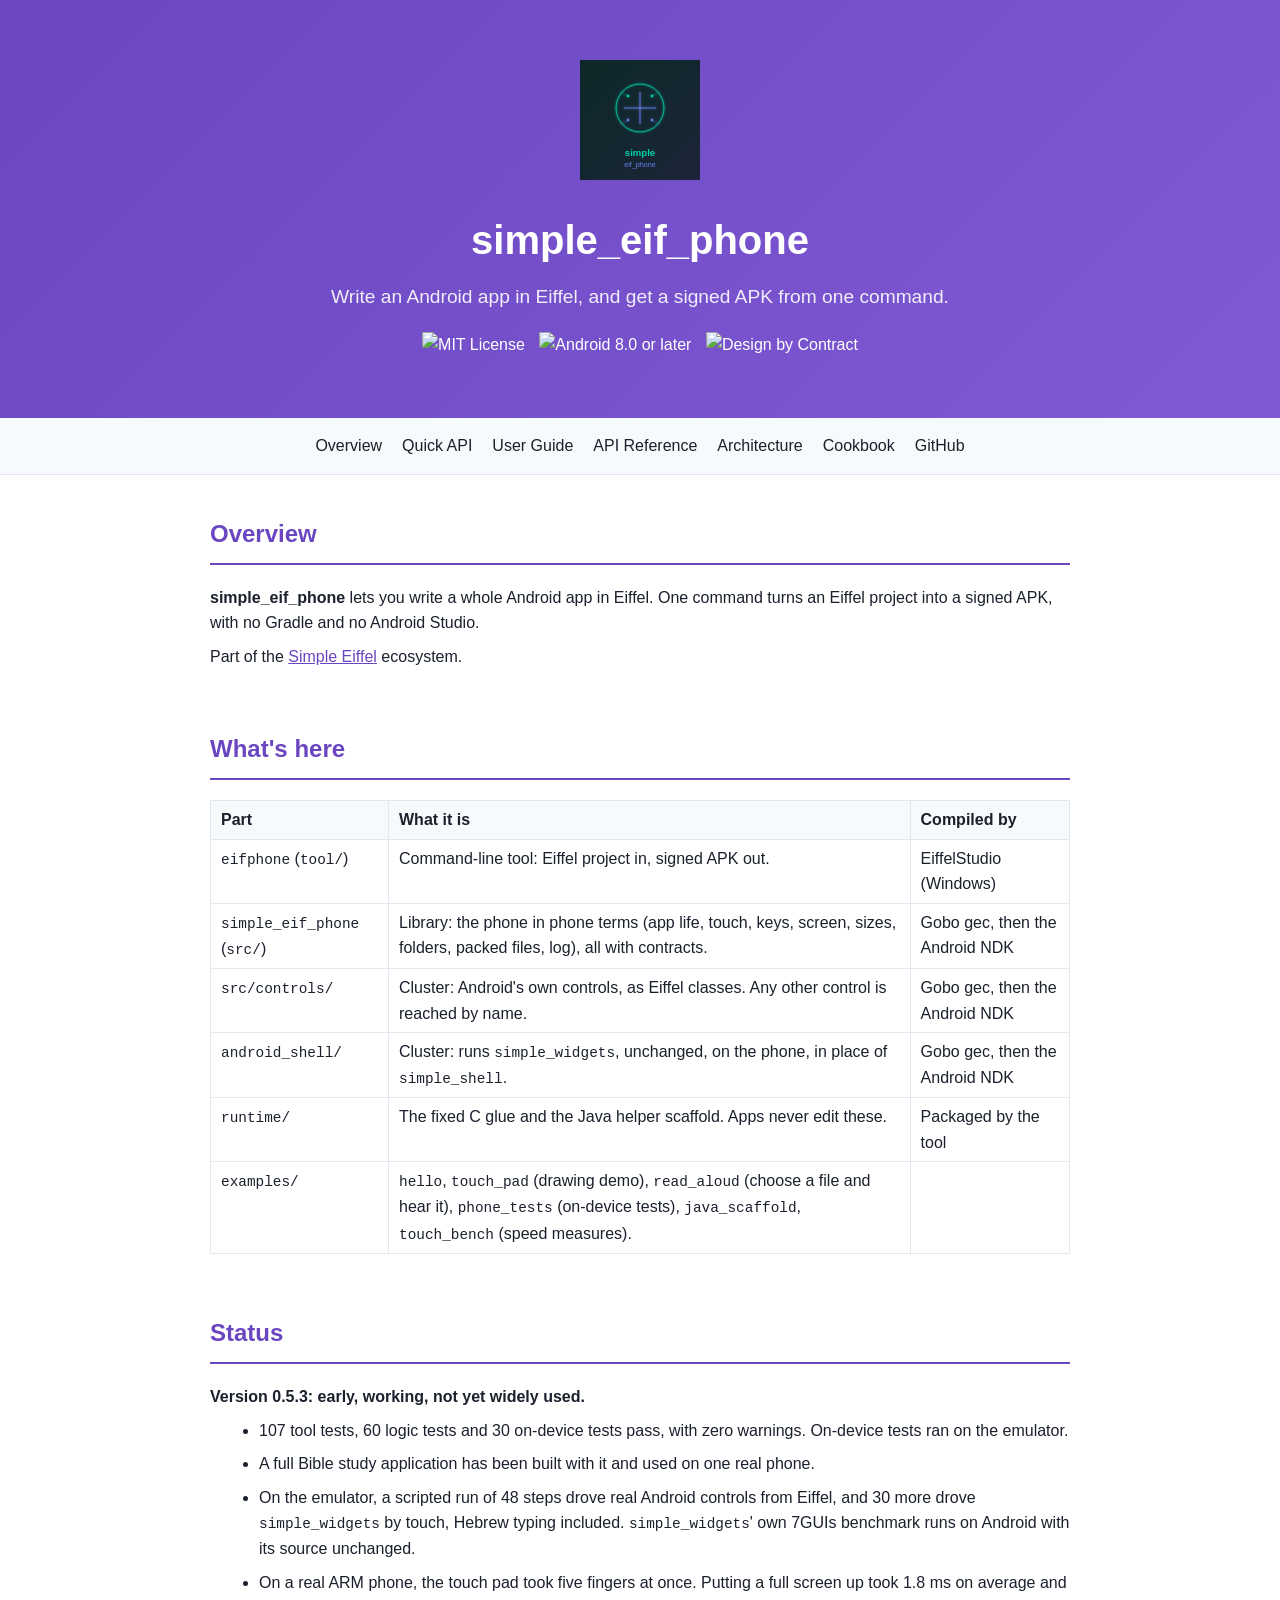
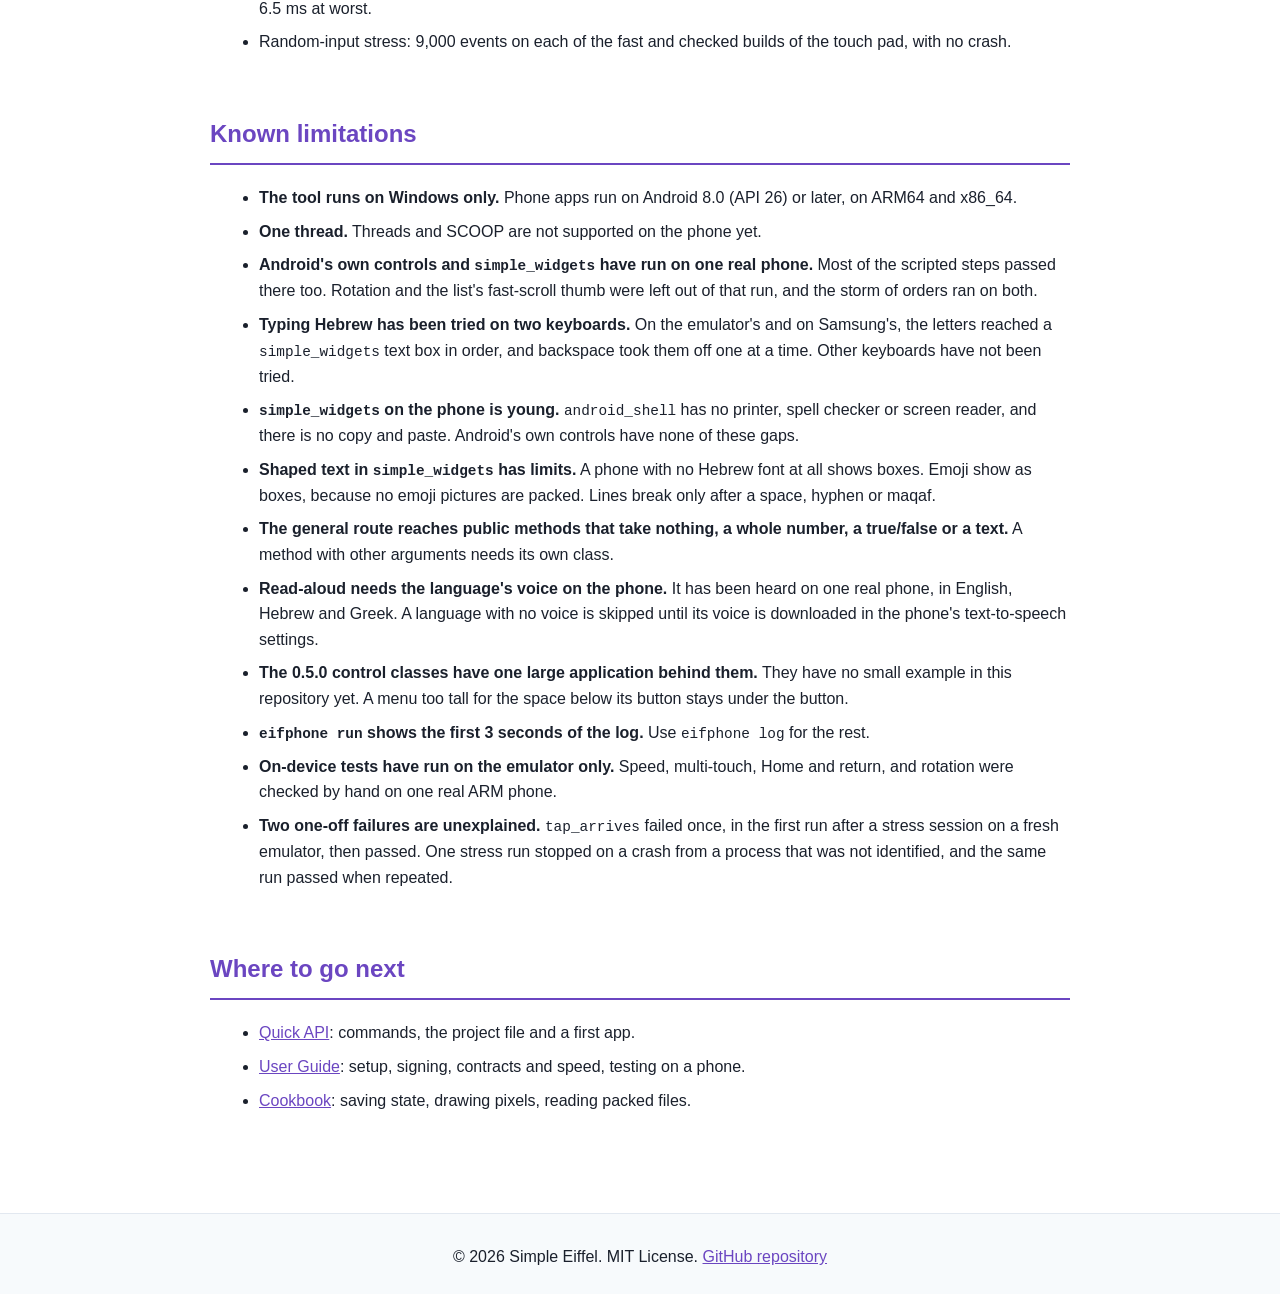
==== commit 80ae4190: "simple_eif_phone 0.5.3 eifphone run could not start an app with controls = true: it installed the ap" ====
--- a/docs/index.html
+++ b/docs/index.html
@@ -52,9 +52,9 @@
             </section>
             <section id="status">
                 <h2>Status</h2>
-                <p><strong>Version 0.5.2: early, working, not yet widely used.</strong></p>
+                <p><strong>Version 0.5.3: early, working, not yet widely used.</strong></p>
                 <ul>
-                <li>106 tool tests, 60 logic tests and 30 on-device tests pass, with zero warnings. On-device tests ran on the emulator.</li>
+                <li>107 tool tests, 60 logic tests and 30 on-device tests pass, with zero warnings. On-device tests ran on the emulator.</li>
                 <li>A full Bible study application has been built with it and used on one real phone.</li>
                 <li>On the emulator, a scripted run of 48 steps drove real Android controls from Eiffel, and 30 more drove <code>simple_widgets</code> by touch, Hebrew typing included. <code>simple_widgets</code>' own 7GUIs benchmark runs on Android with its source unchanged.</li>
                 <li>On a real ARM phone, the touch pad took five fingers at once. Putting a full screen up took 1.8 ms on average and 6.5 ms at worst.</li>
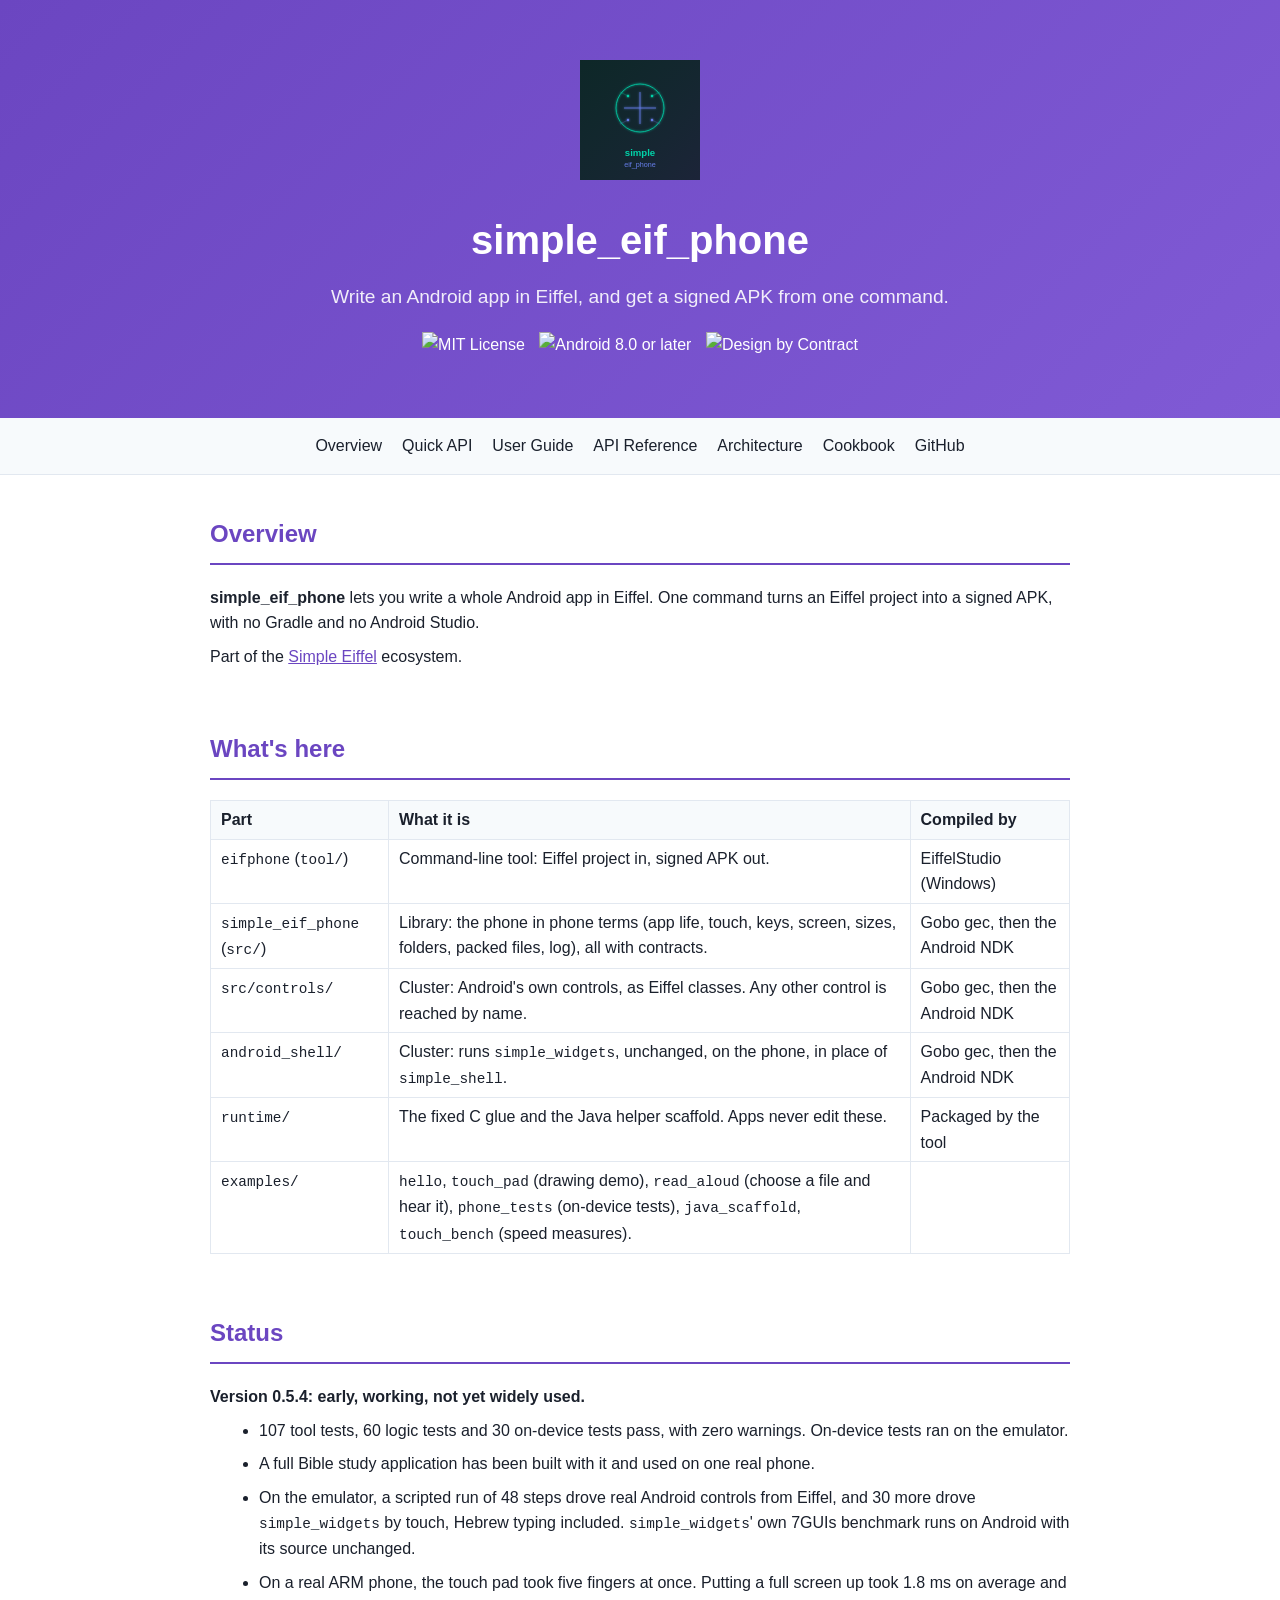
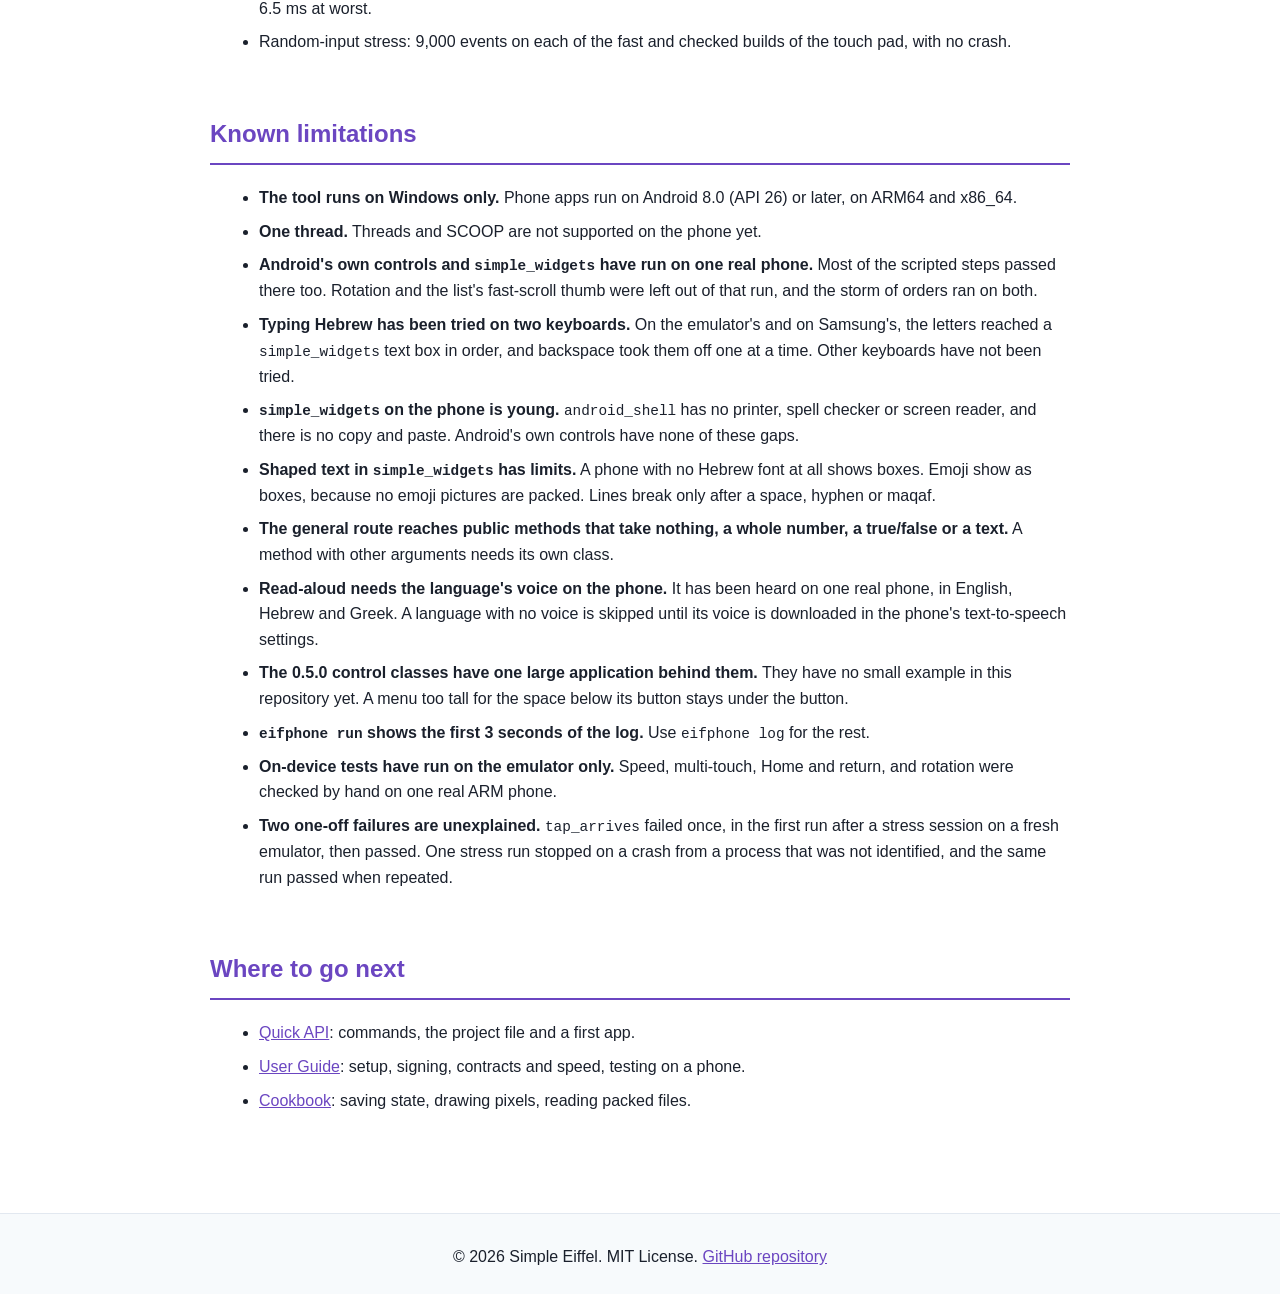
==== commit 201e387d: "simple_eif_phone 0.5.4 Co-Authored-By: Claude Opus 5.5 <noreply@anthropic.com>" ====
--- a/docs/index.html
+++ b/docs/index.html
@@ -52,7 +52,7 @@
             </section>
             <section id="status">
                 <h2>Status</h2>
-                <p><strong>Version 0.5.3: early, working, not yet widely used.</strong></p>
+                <p><strong>Version 0.5.4: early, working, not yet widely used.</strong></p>
                 <ul>
                 <li>107 tool tests, 60 logic tests and 30 on-device tests pass, with zero warnings. On-device tests ran on the emulator.</li>
                 <li>A full Bible study application has been built with it and used on one real phone.</li>
